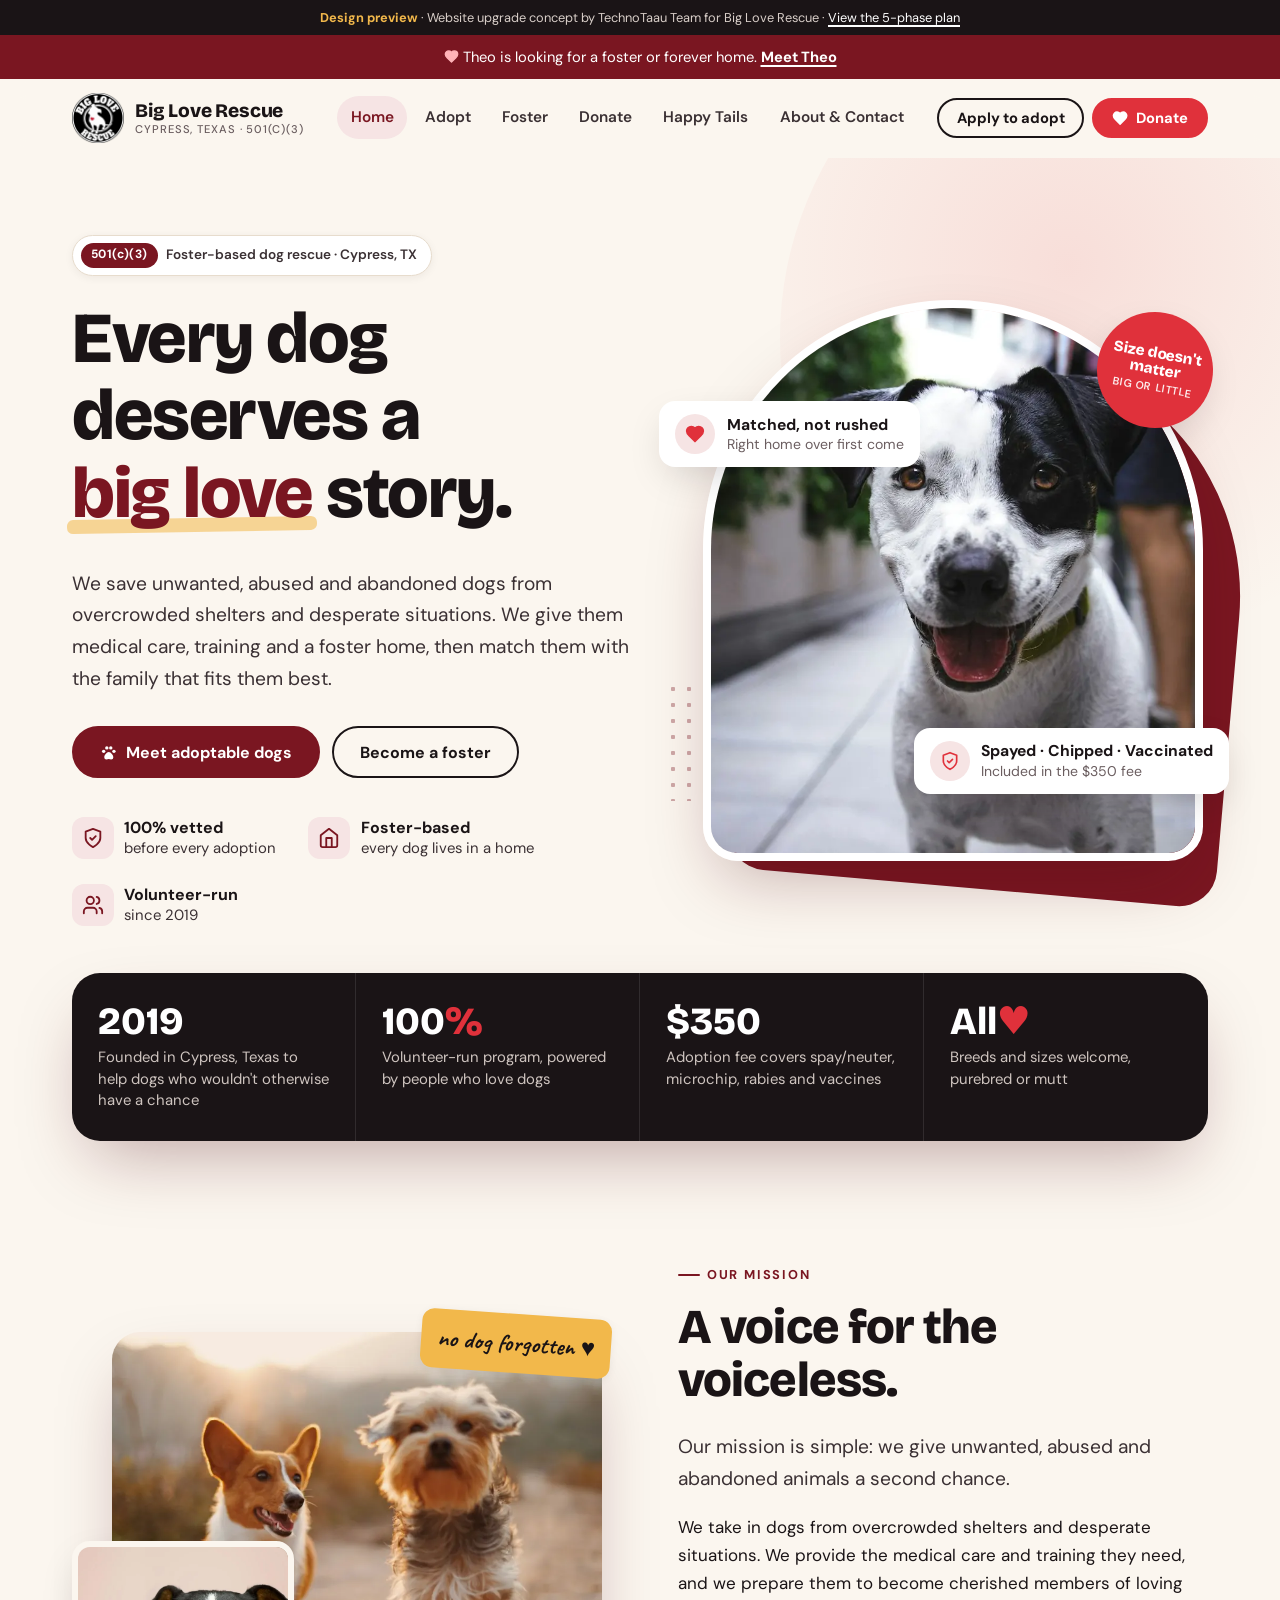
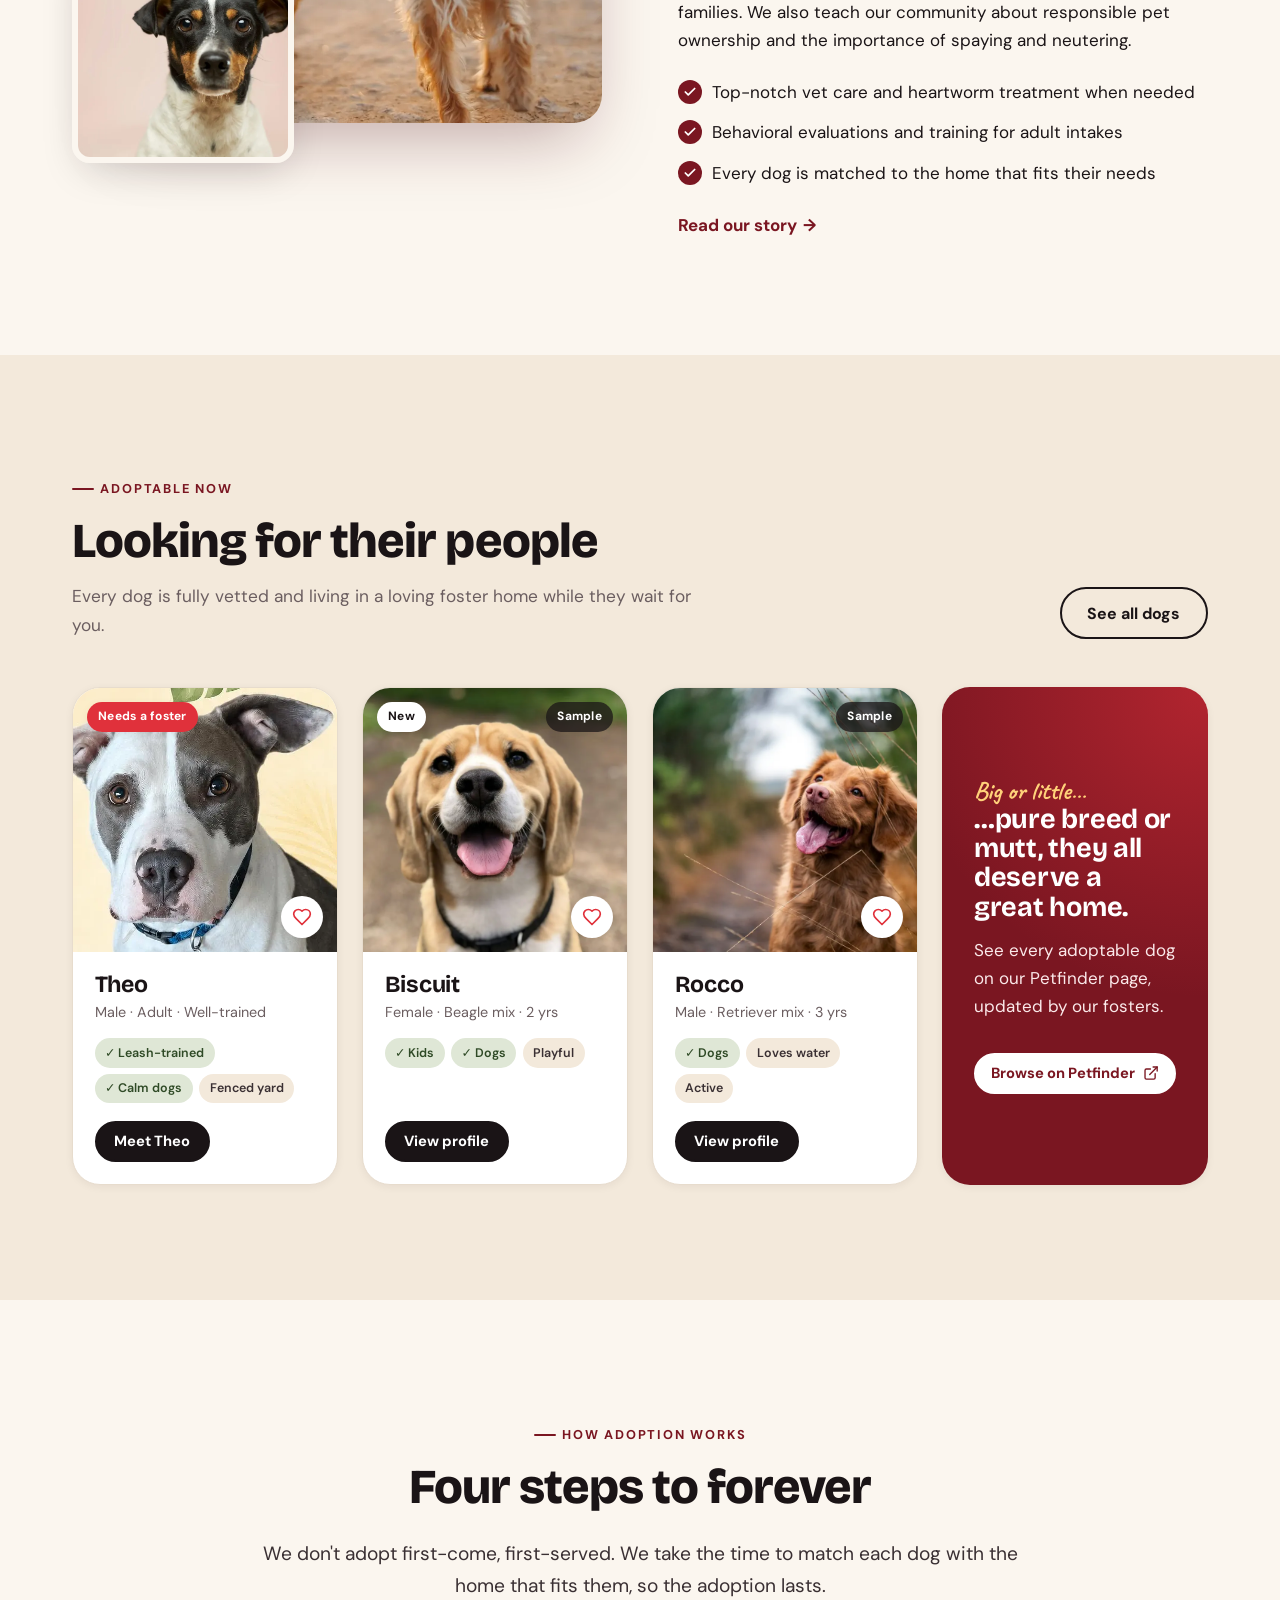
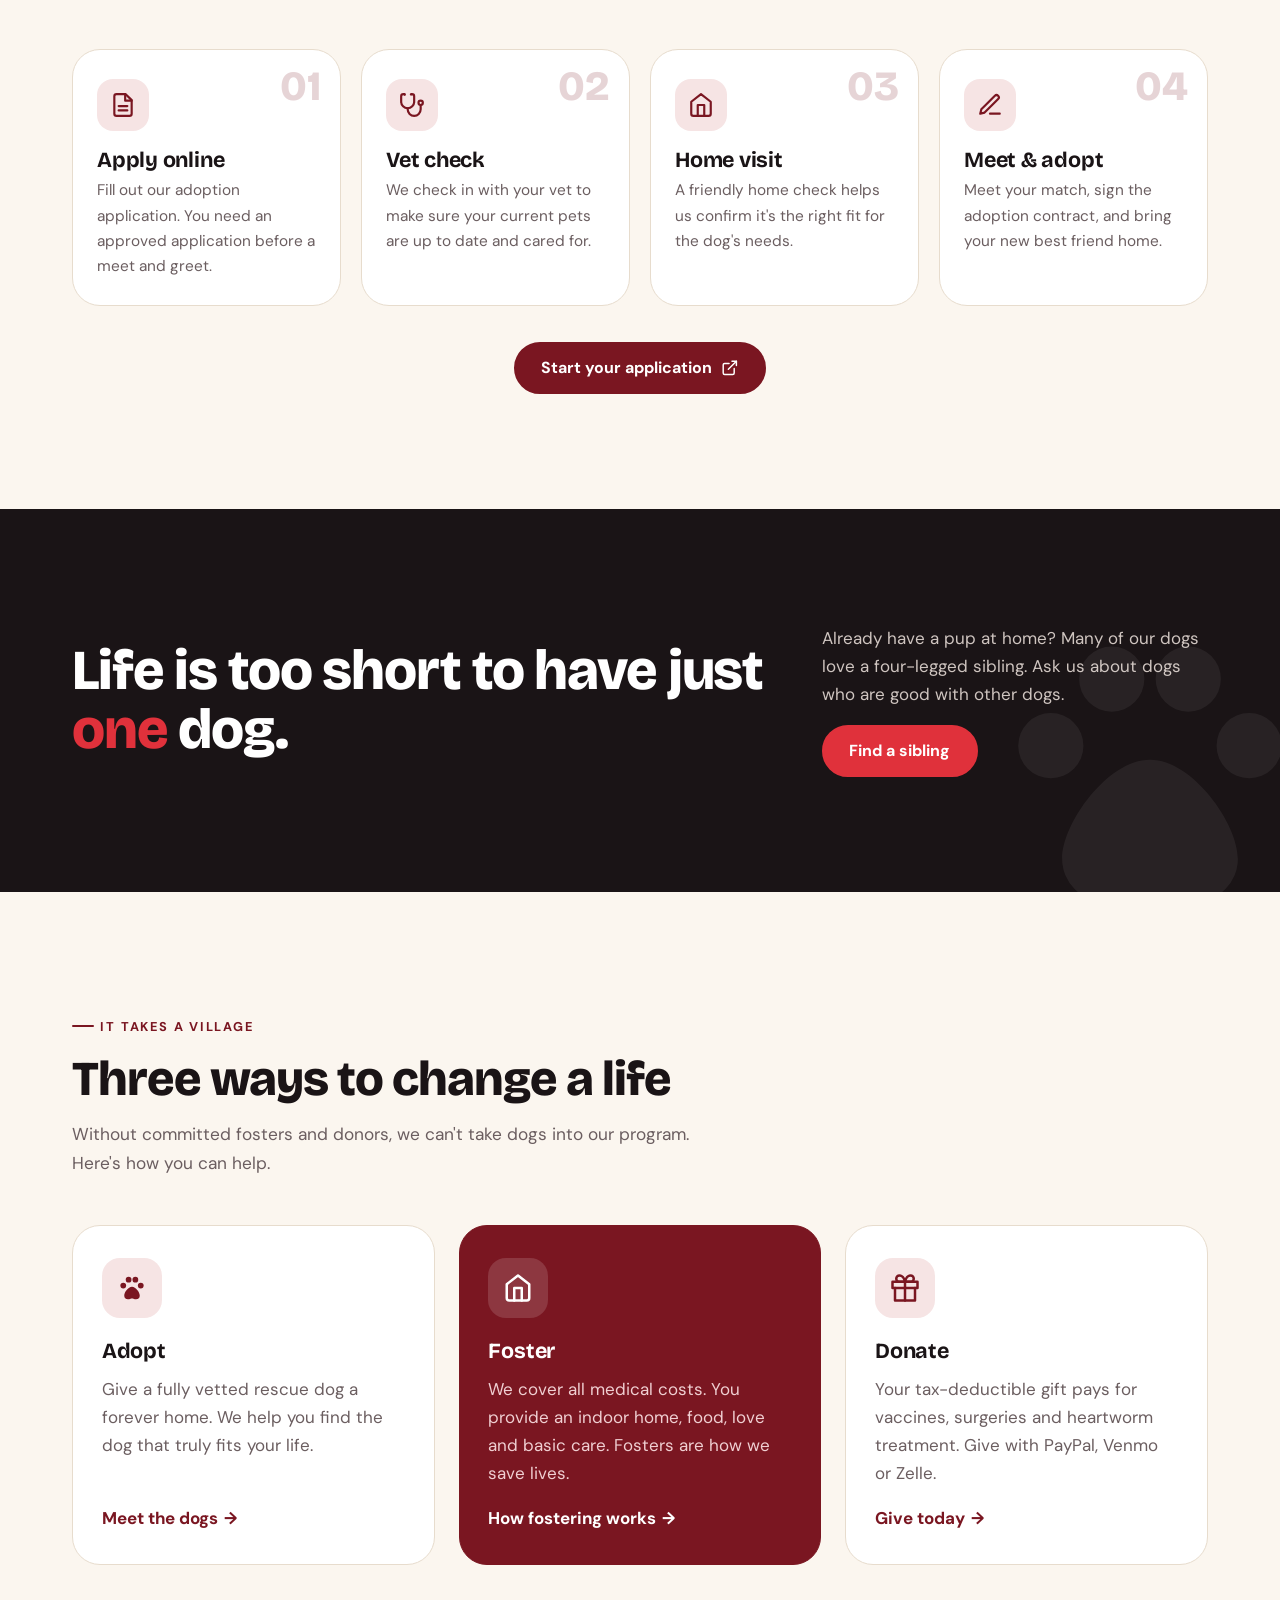
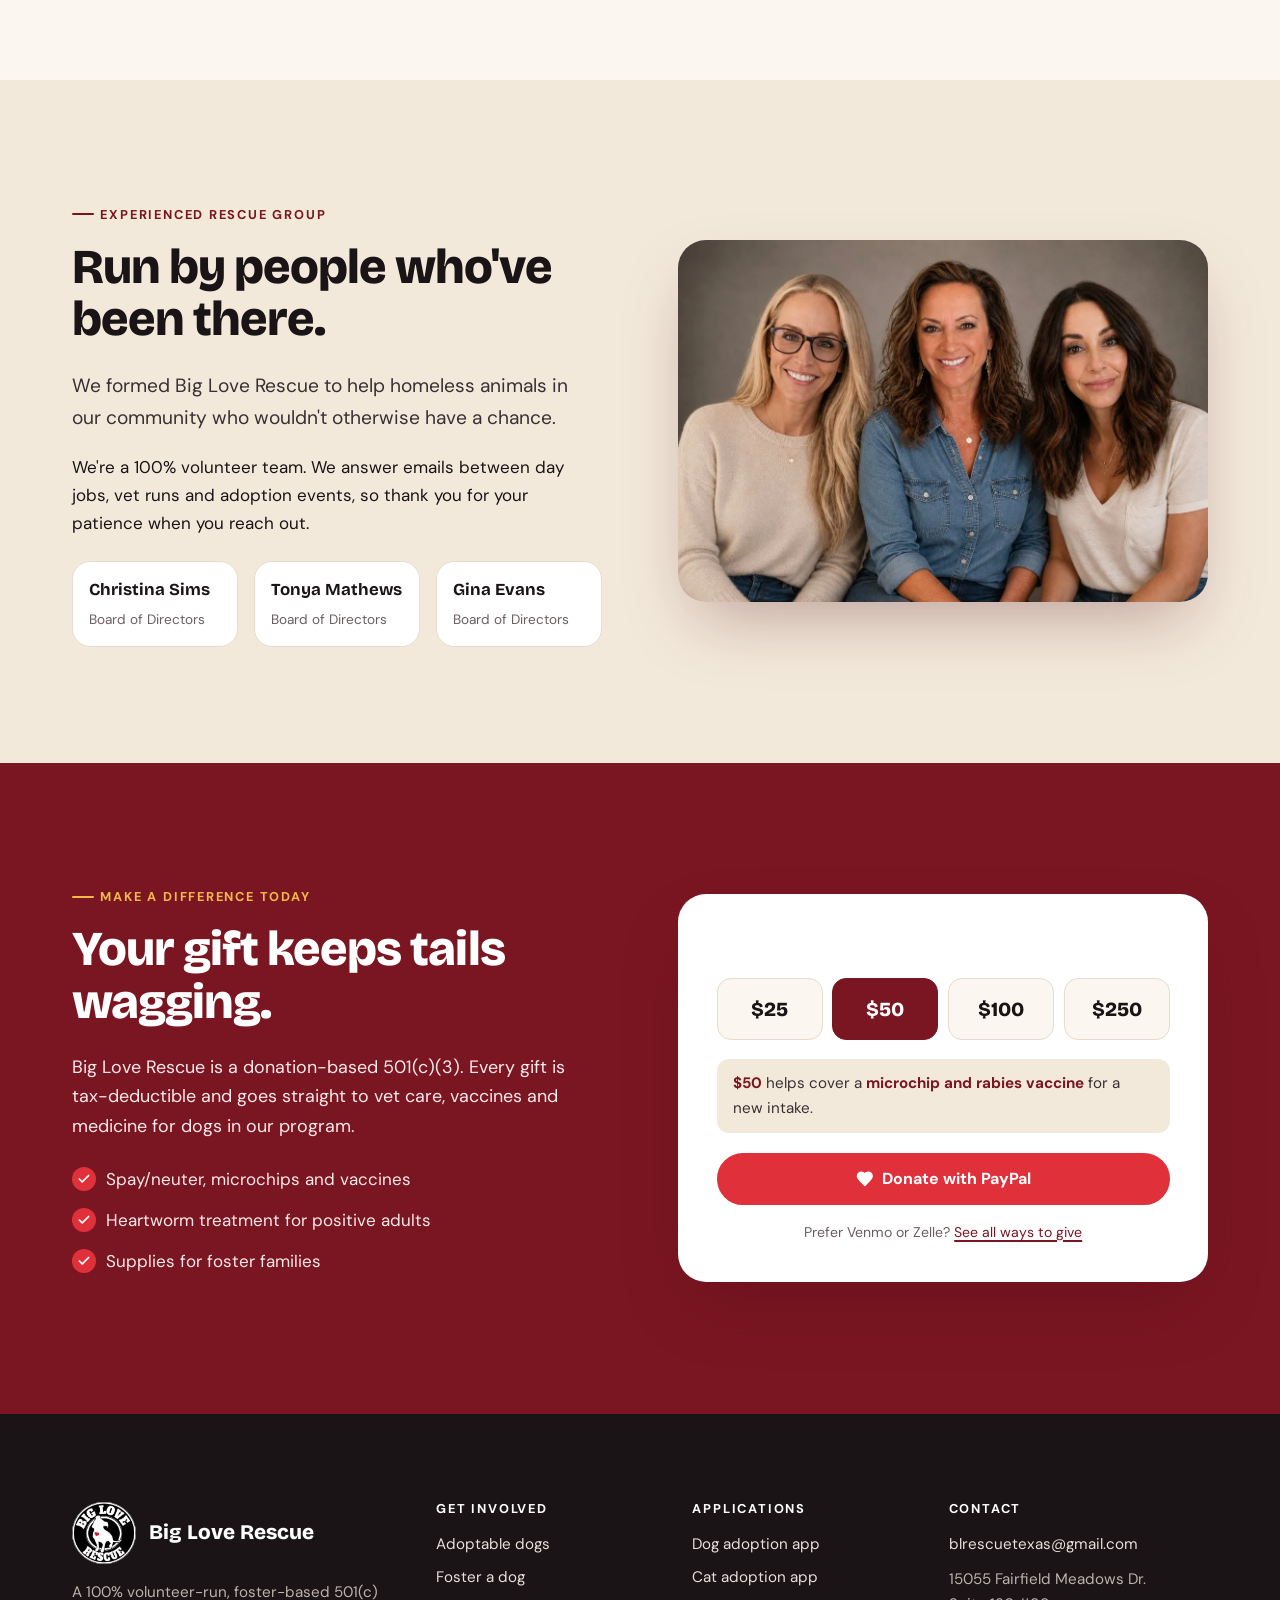
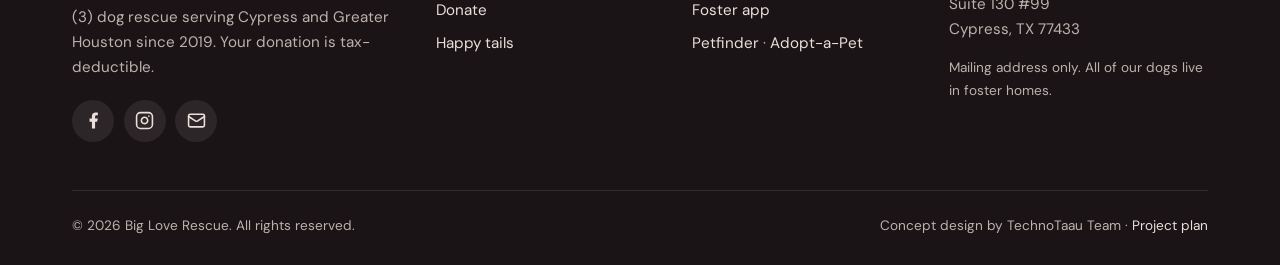
==== big-love-rescue/index.html @ 14342af6 "Add Big Love Rescue website upgrade preview and 5-phase plan Static, mobile-first redesign concept o" ====
<!doctype html>
<html lang="en" class="no-js">
<head>
<meta charset="utf-8">
<meta name="viewport" content="width=device-width, initial-scale=1">
<title>Big Love Rescue | Dog Rescue in Cypress, TX</title>
<meta name="description" content="Big Love Rescue is a volunteer-run, foster-based 501(c)(3) dog rescue in Cypress, Texas. Adopt, foster or donate to give a dog a second chance.">
<!-- Design preview: keep out of search results so it never competes with the live site -->
<meta name="robots" content="noindex, nofollow">
<meta name="theme-color" content="#7a1621">
<meta property="og:type" content="website">
<meta property="og:title" content="Big Love Rescue | Dog Rescue in Cypress, TX">
<meta property="og:description" content="Big Love Rescue is a volunteer-run, foster-based 501(c)(3) dog rescue in Cypress, Texas. Adopt, foster or donate to give a dog a second chance.">
<meta property="og:image" content="assets/img/hero-dog.jpg">
<meta name="twitter:card" content="summary_large_image">
<link rel="icon" type="image/png" href="assets/img/favicon.png">
<link rel="preconnect" href="https://fonts.googleapis.com">
<link rel="preconnect" href="https://fonts.gstatic.com" crossorigin>
<link rel="stylesheet" href="https://fonts.googleapis.com/css2?family=Bricolage+Grotesque:opsz,wght@12..96,600;12..96,700;12..96,800&family=Caveat:wght@700&family=DM+Sans:ital,opsz,wght@0,9..40,400;0,9..40,500;0,9..40,600;0,9..40,700;1,9..40,400&display=swap">
<link rel="stylesheet" href="assets/css/styles.css">
<script type="application/ld+json">
{"@context":"https://schema.org","@type":"NGO","name":"Big Love Rescue","url":"https://www.bigloverescue.org/","logo":"assets/img/logo.png","email":"blrescuetexas@gmail.com","foundingDate":"2019","nonprofitStatus":"Nonprofit501c3","address":{"@type":"PostalAddress","streetAddress":"15055 Fairfield Meadows Dr. Suite 130 #99","addressLocality":"Cypress","addressRegion":"TX","postalCode":"77433","addressCountry":"US"},"sameAs":["https://www.facebook.com/bigloverescuetx","https://www.instagram.com/big_love_rescue_/","https://www.petfinder.com/member/us/tx/cypress/big-love-rescue-tx2426/"]}
</script>
</head>
<body>
<a class="sr-only" href="#main">Skip to content</a>
<div class="preview-bar"><strong>Design preview</strong> · Website upgrade concept by TechnoTaau Team for Big Love Rescue · <a href="proposal.html">View the 5-phase plan</a></div>
<div class="announce"><svg style="width:15px;height:15px;vertical-align:-2px;color:#ffb3b8" viewBox="0 0 24 24" fill="currentColor" stroke="currentColor" stroke-width="2" stroke-linecap="round" stroke-linejoin="round" aria-hidden="true"><path d="M19 14c1.49-1.46 3-3.21 3-5.5A5.5 5.5 0 0 0 16.5 3c-1.76 0-3 .5-4.5 2-1.5-1.5-2.74-2-4.5-2A5.5 5.5 0 0 0 2 8.5c0 2.3 1.5 4.05 3 5.5l7 7Z"/></svg> Theo is looking for a foster or forever home. <a href="adopt.html#theo">Meet Theo</a></div>
<header class="site-header">
  <nav class="container nav" aria-label="Main">
    <a class="brand" href="index.html" aria-label="Big Love Rescue home">
      <img src="assets/img/logo.png" alt="" width="52" height="50">
      <span class="brand-name">Big Love Rescue<small>Cypress, Texas · 501(c)(3)</small></span>
    </a>
    <button class="nav-toggle" aria-label="Open menu" aria-expanded="false" aria-controls="nav-menu"><span></span></button>
    <div class="nav-menu" id="nav-menu">
      <ul class="nav-links">
        <li><a href="index.html" aria-current="page">Home</a></li>
        <li><a href="adopt.html">Adopt</a></li>
        <li><a href="foster.html">Foster</a></li>
        <li><a href="donate.html">Donate</a></li>
        <li><a href="happy-tails.html">Happy Tails</a></li>
        <li><a href="about.html">About & Contact</a></li>
      </ul>
      <div class="nav-cta">
        <a class="btn btn--ghost btn--sm" href="https://form.jotform.com/93073332835154" target="_blank" rel="noopener">Apply to adopt</a>
        <a class="btn btn--heart btn--sm" href="donate.html"><svg viewBox="0 0 24 24" fill="currentColor" stroke="currentColor" stroke-width="2" stroke-linecap="round" stroke-linejoin="round" aria-hidden="true"><path d="M19 14c1.49-1.46 3-3.21 3-5.5A5.5 5.5 0 0 0 16.5 3c-1.76 0-3 .5-4.5 2-1.5-1.5-2.74-2-4.5-2A5.5 5.5 0 0 0 2 8.5c0 2.3 1.5 4.05 3 5.5l7 7Z"/></svg> Donate</a>
      </div>
    </div>
  </nav>
</header>
<main id="main">

<!-- HERO -->
<section class="hero">
  <div class="container hero-grid">
    <div class="hero-copy">
      <span class="pill"><b>501(c)(3)</b> Foster-based dog rescue · Cypress, TX</span>
      <h1>Every dog deserves a <em>big love</em> story.</h1>
      <p class="lede">We save unwanted, abused and abandoned dogs from overcrowded shelters and desperate situations. We give them medical care, training and a foster home, then match them with the family that fits them best.</p>
      <div class="hero-actions">
        <a class="btn" href="adopt.html"><svg viewBox="0 0 24 24" fill="currentColor" aria-hidden="true"><circle cx="5" cy="10" r="2.3"/><circle cx="9.3" cy="5.3" r="2.3"/><circle cx="14.7" cy="5.3" r="2.3"/><circle cx="19" cy="10" r="2.3"/><path d="M12 11c-3 0-6.2 4.5-6.2 7a3 3 0 0 0 3 3c1.2 0 2.1-.6 3.2-.6s2 .6 3.2.6a3 3 0 0 0 3-3c0-2.5-3.2-7-6.2-7z"/></svg> Meet adoptable dogs</a>
        <a class="btn btn--ghost" href="foster.html">Become a foster</a>
      </div>
      <ul class="trust">
        <li><span class="ico"><svg viewBox="0 0 24 24" fill="none" stroke="currentColor" stroke-width="2" stroke-linecap="round" stroke-linejoin="round" aria-hidden="true"><path d="M12 22s8-4 8-10V5l-8-3-8 3v7c0 6 8 10 8 10"/><path d="m9 12 2 2 4-4"/></svg></span><span><strong>100% vetted</strong>before every adoption</span></li>
        <li><span class="ico"><svg viewBox="0 0 24 24" fill="none" stroke="currentColor" stroke-width="2" stroke-linecap="round" stroke-linejoin="round" aria-hidden="true"><path d="m3 9 9-7 9 7v11a2 2 0 0 1-2 2H5a2 2 0 0 1-2-2z"/><polyline points="9 22 9 12 15 12 15 22"/></svg></span><span><strong>Foster-based</strong>every dog lives in a home</span></li>
        <li><span class="ico"><svg viewBox="0 0 24 24" fill="none" stroke="currentColor" stroke-width="2" stroke-linecap="round" stroke-linejoin="round" aria-hidden="true"><path d="M16 21v-2a4 4 0 0 0-4-4H6a4 4 0 0 0-4 4v2"/><circle cx="9" cy="7" r="4"/><path d="M22 21v-2a4 4 0 0 0-3-3.87"/><path d="M16 3.13a4 4 0 0 1 0 7.75"/></svg></span><span><strong>Volunteer-run</strong>since 2019</span></li>
      </ul>
    </div>
    <div class="hero-visual">
      <div class="hero-blob" aria-hidden="true"></div>
      <div class="hero-dots" aria-hidden="true"></div>
      <div class="hero-photo">
        <img src="assets/img/hero-dog.webp" alt="A happy black-and-white rescue dog smiling at the camera on a walk" width="780" height="874" fetchpriority="high">
      </div>
      <div class="stamp" aria-hidden="true"><div>Size doesn't<br>matter<small>big or little</small></div></div>
      <div class="float-card float-card--a"><span class="ico"><svg viewBox="0 0 24 24" fill="currentColor" stroke="currentColor" stroke-width="2" stroke-linecap="round" stroke-linejoin="round" aria-hidden="true"><path d="M19 14c1.49-1.46 3-3.21 3-5.5A5.5 5.5 0 0 0 16.5 3c-1.76 0-3 .5-4.5 2-1.5-1.5-2.74-2-4.5-2A5.5 5.5 0 0 0 2 8.5c0 2.3 1.5 4.05 3 5.5l7 7Z"/></svg></span><div><strong>Matched, not rushed</strong><span>Right home over first come</span></div></div>
      <div class="float-card float-card--b"><span class="ico"><svg viewBox="0 0 24 24" fill="none" stroke="currentColor" stroke-width="2" stroke-linecap="round" stroke-linejoin="round" aria-hidden="true"><path d="M12 22s8-4 8-10V5l-8-3-8 3v7c0 6 8 10 8 10"/><path d="m9 12 2 2 4-4"/></svg></span><div><strong>Spayed · Chipped · Vaccinated</strong><span>Included in the $350 fee</span></div></div>
    </div>
  </div>
</section>

<!-- FACTS -->
<section aria-label="Big Love Rescue at a glance">
  <div class="container">
    <div class="facts reveal">
      <div class="fact"><strong>2019</strong><p>Founded in Cypress, Texas to help dogs who wouldn't otherwise have a chance</p></div>
      <div class="fact"><strong>100<span>%</span></strong><p>Volunteer-run program, powered by people who love dogs</p></div>
      <div class="fact"><strong>$350</strong><p>Adoption fee covers spay/neuter, microchip, rabies and vaccines</p></div>
      <div class="fact"><strong>All<span>♥</span></strong><p>Breeds and sizes welcome, purebred or mutt</p></div>
    </div>
  </div>
</section>

<!-- MISSION -->
<section class="section">
  <div class="container split">
    <div class="photo-stack reveal">
      <div class="main"><img src="assets/img/walk-dogs.webp" alt="Two rescue dogs trotting happily down a sunny path" loading="lazy" width="1100" height="735"></div>
      <div class="small"><img src="assets/img/dog-terrier.webp" alt="Close-up of a smiling terrier mix" loading="lazy" width="700" height="700"></div>
      <div class="note">no dog forgotten ♥</div>
    </div>
    <div class="reveal">
      <span class="eyebrow">Our mission</span>
      <h2>A voice for the voiceless.</h2>
      <p class="lede">Our mission is simple: we give unwanted, abused and abandoned animals a second chance.</p>
      <p>We take in dogs from overcrowded shelters and desperate situations. We provide the medical care and training they need, and we prepare them to become cherished members of loving families. We also teach our community about responsible pet ownership and the importance of spaying and neutering.</p>
      <ul class="checks">
        <li>Top-notch vet care and heartworm treatment when needed</li>
        <li>Behavioral evaluations and training for adult intakes</li>
        <li>Every dog is matched to the home that fits their needs</li>
      </ul>
      <a class="link-arrow" href="about.html">Read our story</a>
    </div>
  </div>
</section>

<!-- FEATURED DOGS -->
<section class="section section--sand">
  <div class="container">
    <div class="sec-head reveal">
      <div>
        <span class="eyebrow">Adoptable now</span>
        <h2>Looking for their people</h2>
        <p>Every dog is fully vetted and living in a loving foster home while they wait for you.</p>
      </div>
      <a class="btn btn--ghost" href="adopt.html">See all dogs</a>
    </div>
    <div class="dog-grid">
      <article class="dog-card reveal" data-tags="adult dogs foster">
        <div class="dog-media">
          <img src="assets/img/theo.webp" alt="Theo, a grey-and-white dog, sitting and looking up" loading="lazy" width="700" height="700">
          <span class="tag tag--urgent">Needs a foster</span>
          <button class="fav" aria-pressed="false" aria-label="Save Theo to favourites"><svg viewBox="0 0 24 24" fill="none" stroke="currentColor" stroke-width="2" stroke-linecap="round" stroke-linejoin="round" aria-hidden="true"><path d="M19 14c1.49-1.46 3-3.21 3-5.5A5.5 5.5 0 0 0 16.5 3c-1.76 0-3 .5-4.5 2-1.5-1.5-2.74-2-4.5-2A5.5 5.5 0 0 0 2 8.5c0 2.3 1.5 4.05 3 5.5l7 7Z"/></svg></button>
        </div>
        <div class="dog-body">
          <h3>Theo</h3>
          <div class="dog-meta">Male · Adult · Well-trained</div>
          <div class="chips"><span class="chip chip--good">✓ Leash-trained</span><span class="chip chip--good">✓ Calm dogs</span><span class="chip">Fenced yard</span></div>
          <a class="btn btn--ink btn--sm" href="adopt.html#theo" target="_blank" rel="noopener">Meet Theo</a>
        </div>
      </article>
      <article class="dog-card reveal" data-tags="adult dogs kids">
        <div class="dog-media">
          <img src="assets/img/dog-beagle.webp" alt="A smiling beagle mix outdoors" loading="lazy" width="700" height="700">
          <span class="tag">New</span><span class="tag tag--sample">Sample</span>
          <button class="fav" aria-pressed="false" aria-label="Save Biscuit to favourites"><svg viewBox="0 0 24 24" fill="none" stroke="currentColor" stroke-width="2" stroke-linecap="round" stroke-linejoin="round" aria-hidden="true"><path d="M19 14c1.49-1.46 3-3.21 3-5.5A5.5 5.5 0 0 0 16.5 3c-1.76 0-3 .5-4.5 2-1.5-1.5-2.74-2-4.5-2A5.5 5.5 0 0 0 2 8.5c0 2.3 1.5 4.05 3 5.5l7 7Z"/></svg></button>
        </div>
        <div class="dog-body">
          <h3>Biscuit</h3>
          <div class="dog-meta">Female · Beagle mix · 2 yrs</div>
          <div class="chips"><span class="chip chip--good">✓ Kids</span><span class="chip chip--good">✓ Dogs</span><span class="chip">Playful</span></div>
          <a class="btn btn--ink btn--sm" href="https://form.jotform.com/93073332835154" target="_blank" rel="noopener">View profile</a>
        </div>
      </article>
      <article class="dog-card reveal" data-tags="adult dogs">
        <div class="dog-media">
          <img src="assets/img/dog-brown.webp" alt="A brown retriever mix with a big grin" loading="lazy" width="700" height="700">
          <span class="tag tag--sample">Sample</span>
          <button class="fav" aria-pressed="false" aria-label="Save Rocco to favourites"><svg viewBox="0 0 24 24" fill="none" stroke="currentColor" stroke-width="2" stroke-linecap="round" stroke-linejoin="round" aria-hidden="true"><path d="M19 14c1.49-1.46 3-3.21 3-5.5A5.5 5.5 0 0 0 16.5 3c-1.76 0-3 .5-4.5 2-1.5-1.5-2.74-2-4.5-2A5.5 5.5 0 0 0 2 8.5c0 2.3 1.5 4.05 3 5.5l7 7Z"/></svg></button>
        </div>
        <div class="dog-body">
          <h3>Rocco</h3>
          <div class="dog-meta">Male · Retriever mix · 3 yrs</div>
          <div class="chips"><span class="chip chip--good">✓ Dogs</span><span class="chip">Loves water</span><span class="chip">Active</span></div>
          <a class="btn btn--ink btn--sm" href="https://form.jotform.com/93073332835154" target="_blank" rel="noopener">View profile</a>
        </div>
      </article>
      <article class="dog-card dog-card--cta reveal">
        <span class="hand" style="color:#ffd27a">Big or little…</span>
        <h3>…pure breed or mutt, they all deserve a great home.</h3>
        <p>See every adoptable dog on our Petfinder page, updated by our fosters.</p>
        <a class="btn btn--light btn--sm" href="https://www.petfinder.com/member/us/tx/cypress/big-love-rescue-tx2426/" target="_blank" rel="noopener">Browse on Petfinder <svg viewBox="0 0 24 24" fill="none" stroke="currentColor" stroke-width="2" stroke-linecap="round" stroke-linejoin="round" aria-hidden="true"><path d="M15 3h6v6"/><path d="M10 14 21 3"/><path d="M18 13v6a2 2 0 0 1-2 2H5a2 2 0 0 1-2-2V8a2 2 0 0 1 2-2h6"/></svg></a>
      </article>
    </div>
  </div>
</section>

<!-- PROCESS -->
<section class="section">
  <div class="container">
    <div class="center reveal" style="margin-bottom:clamp(28px,4vw,48px)">
      <span class="eyebrow">How adoption works</span>
      <h2>Four steps to forever</h2>
      <p class="lede">We don't adopt first-come, first-served. We take the time to match each dog with the home that fits them, so the adoption lasts.</p>
    </div>
    <ol class="steps">
      <li class="step reveal"><div class="ico"><svg viewBox="0 0 24 24" fill="none" stroke="currentColor" stroke-width="2" stroke-linecap="round" stroke-linejoin="round" aria-hidden="true"><path d="M14.5 2H6a2 2 0 0 0-2 2v16a2 2 0 0 0 2 2h12a2 2 0 0 0 2-2V7.5L14.5 2z"/><polyline points="14 2 14 8 20 8"/><line x1="16" y1="13" x2="8" y2="13"/><line x1="16" y1="17" x2="8" y2="17"/></svg></div><h3>Apply online</h3><p>Fill out our adoption application. You need an approved application before a meet and greet.</p></li>
      <li class="step reveal"><div class="ico"><svg viewBox="0 0 24 24" fill="none" stroke="currentColor" stroke-width="2" stroke-linecap="round" stroke-linejoin="round" aria-hidden="true"><path d="M4.8 2.3A.3.3 0 1 0 5 2H4a2 2 0 0 0-2 2v5a6 6 0 0 0 6 6 6 6 0 0 0 6-6V4a2 2 0 0 0-2-2h-1a.2.2 0 1 0 .3.3"/><path d="M8 15v1a6 6 0 0 0 6 6 6 6 0 0 0 6-6v-4"/><circle cx="20" cy="10" r="2"/></svg></div><h3>Vet check</h3><p>We check in with your vet to make sure your current pets are up to date and cared for.</p></li>
      <li class="step reveal"><div class="ico"><svg viewBox="0 0 24 24" fill="none" stroke="currentColor" stroke-width="2" stroke-linecap="round" stroke-linejoin="round" aria-hidden="true"><path d="m3 9 9-7 9 7v11a2 2 0 0 1-2 2H5a2 2 0 0 1-2-2z"/><polyline points="9 22 9 12 15 12 15 22"/></svg></div><h3>Home visit</h3><p>A friendly home check helps us confirm it's the right fit for the dog's needs.</p></li>
      <li class="step reveal"><div class="ico"><svg viewBox="0 0 24 24" fill="none" stroke="currentColor" stroke-width="2" stroke-linecap="round" stroke-linejoin="round" aria-hidden="true"><path d="M12 20h9"/><path d="M16.5 3.5a2.12 2.12 0 0 1 3 3L7 19l-4 1 1-4Z"/></svg></div><h3>Meet &amp; adopt</h3><p>Meet your match, sign the adoption contract, and bring your new best friend home.</p></li>
    </ol>
    <div class="center" style="margin-top:2.2rem">
      <a class="btn" href="https://form.jotform.com/93073332835154" target="_blank" rel="noopener">Start your application <svg viewBox="0 0 24 24" fill="none" stroke="currentColor" stroke-width="2" stroke-linecap="round" stroke-linejoin="round" aria-hidden="true"><path d="M15 3h6v6"/><path d="M10 14 21 3"/><path d="M18 13v6a2 2 0 0 1-2 2H5a2 2 0 0 1-2-2V8a2 2 0 0 1 2-2h6"/></svg></a>
    </div>
  </div>
</section>

<!-- BANNER -->
<section class="section section--ink banner">
  <div class="container banner-inner">
    <blockquote class="reveal">Life is too short to have just <em>one</em> dog.</blockquote>
    <div class="reveal">
      <p style="color:#cfc5c0">Already have a pup at home? Many of our dogs love a four-legged sibling. Ask us about dogs who are good with other dogs.</p>
      <a class="btn btn--heart" href="adopt.html">Find a sibling</a>
    </div>
  </div>
  <div class="paw-bg" aria-hidden="true"><svg viewBox="0 0 24 24" fill="currentColor" aria-hidden="true"><circle cx="5" cy="10" r="2.3"/><circle cx="9.3" cy="5.3" r="2.3"/><circle cx="14.7" cy="5.3" r="2.3"/><circle cx="19" cy="10" r="2.3"/><path d="M12 11c-3 0-6.2 4.5-6.2 7a3 3 0 0 0 3 3c1.2 0 2.1-.6 3.2-.6s2 .6 3.2.6a3 3 0 0 0 3-3c0-2.5-3.2-7-6.2-7z"/></svg></div>
</section>

<!-- WAYS TO HELP -->
<section class="section">
  <div class="container">
    <div class="sec-head reveal">
      <div>
        <span class="eyebrow">It takes a village</span>
        <h2>Three ways to change a life</h2>
        <p>Without committed fosters and donors, we can't take dogs into our program. Here's how you can help.</p>
      </div>
    </div>
    <div class="help-grid">
      <div class="help-card reveal">
        <div class="ico"><svg viewBox="0 0 24 24" fill="currentColor" aria-hidden="true"><circle cx="5" cy="10" r="2.3"/><circle cx="9.3" cy="5.3" r="2.3"/><circle cx="14.7" cy="5.3" r="2.3"/><circle cx="19" cy="10" r="2.3"/><path d="M12 11c-3 0-6.2 4.5-6.2 7a3 3 0 0 0 3 3c1.2 0 2.1-.6 3.2-.6s2 .6 3.2.6a3 3 0 0 0 3-3c0-2.5-3.2-7-6.2-7z"/></svg></div>
        <h3>Adopt</h3>
        <p>Give a fully vetted rescue dog a forever home. We help you find the dog that truly fits your life.</p>
        <a class="link-arrow" href="adopt.html">Meet the dogs</a>
      </div>
      <div class="help-card help-card--feature reveal">
        <div class="ico"><svg viewBox="0 0 24 24" fill="none" stroke="currentColor" stroke-width="2" stroke-linecap="round" stroke-linejoin="round" aria-hidden="true"><path d="m3 9 9-7 9 7v11a2 2 0 0 1-2 2H5a2 2 0 0 1-2-2z"/><polyline points="9 22 9 12 15 12 15 22"/></svg></div>
        <h3>Foster</h3>
        <p>We cover all medical costs. You provide an indoor home, food, love and basic care. Fosters are how we save lives.</p>
        <a class="link-arrow" href="foster.html">How fostering works</a>
      </div>
      <div class="help-card reveal">
        <div class="ico"><svg viewBox="0 0 24 24" fill="none" stroke="currentColor" stroke-width="2" stroke-linecap="round" stroke-linejoin="round" aria-hidden="true"><polyline points="20 12 20 22 4 22 4 12"/><rect x="2" y="7" width="20" height="5"/><line x1="12" y1="22" x2="12" y2="7"/><path d="M12 7H7.5a2.5 2.5 0 0 1 0-5C11 2 12 7 12 7z"/><path d="M12 7h4.5a2.5 2.5 0 0 0 0-5C13 2 12 7 12 7z"/></svg></div>
        <h3>Donate</h3>
        <p>Your tax-deductible gift pays for vaccines, surgeries and heartworm treatment. Give with PayPal, Venmo or Zelle.</p>
        <a class="link-arrow" href="donate.html">Give today</a>
      </div>
    </div>
  </div>
</section>

<!-- TEAM -->
<section class="section section--sand">
  <div class="container split split--reverse">
    <div class="reveal">
      <div class="team-photo"><img src="assets/img/team.webp" alt="Big Love Rescue founders Christina Sims, Tonya Mathews and Gina Evans" loading="lazy" width="1100" height="751"></div>
    </div>
    <div class="reveal">
      <span class="eyebrow">Experienced rescue group</span>
      <h2>Run by people who've been there.</h2>
      <p class="lede">We formed Big Love Rescue to help homeless animals in our community who wouldn't otherwise have a chance.</p>
      <p>We're a 100% volunteer team. We answer emails between day jobs, vet runs and adoption events, so thank you for your patience when you reach out.</p>
      <div class="team-names">
        <div><strong>Christina Sims</strong><span>Board of Directors</span></div>
        <div><strong>Tonya Mathews</strong><span>Board of Directors</span></div>
        <div><strong>Gina Evans</strong><span>Board of Directors</span></div>
      </div>
    </div>
  </div>
</section>

<!-- DONATE TEASER -->
<section class="section section--burgundy">
  <div class="container split">
    <div class="reveal">
      <span class="eyebrow">Make a difference today</span>
      <h2>Your gift keeps tails wagging.</h2>
      <p style="font-size:1.12rem">Big Love Rescue is a donation-based 501(c)(3). Every gift is tax-deductible and goes straight to vet care, vaccines and medicine for dogs in our program.</p>
      <ul class="checks">
        <li>Spay/neuter, microchips and vaccines</li>
        <li>Heartworm treatment for positive adults</li>
        <li>Supplies for foster families</li>
      </ul>
    </div>
    <div class="donate-panel reveal">
      <h3>Choose an amount</h3>
      <div class="amounts" role="group" aria-label="Donation amount">
        <button class="amount" data-amount="25" aria-pressed="false">$25</button>
        <button class="amount" data-amount="50" aria-pressed="true">$50</button>
        <button class="amount" data-amount="100" aria-pressed="false">$100</button>
        <button class="amount" data-amount="250" aria-pressed="false">$250</button>
      </div>
      <p class="impact-line" aria-live="polite"><strong>$50</strong> helps cover a <strong>microchip and rabies vaccine</strong> for a new intake.</p>
      <a class="btn btn--heart" style="width:100%" href="https://paypal.me/BigLoveRescueCypress/50" data-give target="_blank" rel="noopener"><svg viewBox="0 0 24 24" fill="currentColor" stroke="currentColor" stroke-width="2" stroke-linecap="round" stroke-linejoin="round" aria-hidden="true"><path d="M19 14c1.49-1.46 3-3.21 3-5.5A5.5 5.5 0 0 0 16.5 3c-1.76 0-3 .5-4.5 2-1.5-1.5-2.74-2-4.5-2A5.5 5.5 0 0 0 2 8.5c0 2.3 1.5 4.05 3 5.5l7 7Z"/></svg> Donate with PayPal</a>
      <p style="font-size:.88rem;color:var(--muted);margin:1rem 0 0;text-align:center">Prefer Venmo or Zelle? <a href="donate.html">See all ways to give</a></p>
    </div>
  </div>
</section>
</main>
<footer class="site-footer">
  <div class="container">
    <div class="footer-grid">
      <div>
        <div class="footer-brand"><img src="assets/img/logo.png" alt="Big Love Rescue logo" width="64" height="62"><span>Big Love Rescue</span></div>
        <p>A 100% volunteer-run, foster-based 501(c)(3) dog rescue serving Cypress and Greater Houston since 2019. Your donation is tax-deductible.</p>
        <div class="socials">
          <a href="https://www.facebook.com/bigloverescuetx" target="_blank" rel="noopener" aria-label="Facebook"><svg viewBox="0 0 24 24" fill="currentColor" aria-hidden="true"><path d="M14 13.5h2.5l1-4H14v-2c0-1.03 0-2 2-2h1.5V2.14c-.326-.043-1.557-.14-2.857-.14C11.928 2 10 3.657 10 6.7v2.8H7v4h3V22h4z"/></svg></a>
          <a href="https://www.instagram.com/big_love_rescue_/" target="_blank" rel="noopener" aria-label="Instagram"><svg viewBox="0 0 24 24" fill="none" stroke="currentColor" stroke-width="2" stroke-linecap="round" stroke-linejoin="round" aria-hidden="true"><rect width="20" height="20" x="2" y="2" rx="5" ry="5"/><path d="M16 11.37A4 4 0 1 1 12.63 8 4 4 0 0 1 16 11.37z"/><line x1="17.5" x2="17.51" y1="6.5" y2="6.5"/></svg></a>
          <a href="mailto:blrescuetexas@gmail.com" aria-label="Email"><svg viewBox="0 0 24 24" fill="none" stroke="currentColor" stroke-width="2" stroke-linecap="round" stroke-linejoin="round" aria-hidden="true"><rect width="20" height="16" x="2" y="4" rx="2"/><path d="m22 7-8.97 5.7a1.94 1.94 0 0 1-2.06 0L2 7"/></svg></a>
        </div>
      </div>
      <div>
        <h4>Get involved</h4>
        <ul>
          <li><a href="adopt.html">Adoptable dogs</a></li>
          <li><a href="foster.html">Foster a dog</a></li>
          <li><a href="donate.html">Donate</a></li>
          <li><a href="happy-tails.html">Happy tails</a></li>
        </ul>
      </div>
      <div>
        <h4>Applications</h4>
        <ul>
          <li><a href="https://form.jotform.com/93073332835154" target="_blank" rel="noopener">Dog adoption app</a></li>
          <li><a href="https://form.jotform.com/253335630909055" target="_blank" rel="noopener">Cat adoption app</a></li>
          <li><a href="https://form.jotform.com/BLR2019/big-love-rescue-foster-application" target="_blank" rel="noopener">Foster app</a></li>
          <li><a href="https://www.petfinder.com/member/us/tx/cypress/big-love-rescue-tx2426/" target="_blank" rel="noopener">Petfinder</a> · <a href="https://www.adoptapet.com/shelter/188813-big-love-rescue-cypress-texas" target="_blank" rel="noopener">Adopt-a-Pet</a></li>
        </ul>
      </div>
      <div>
        <h4>Contact</h4>
        <p style="margin-bottom:.6rem"><a href="mailto:blrescuetexas@gmail.com">blrescuetexas@gmail.com</a></p>
        <p>15055 Fairfield Meadows Dr.<br>Suite 130 #99<br>Cypress, TX 77433</p>
        <p style="font-size:.85rem">Mailing address only. All of our dogs live in foster homes.</p>
      </div>
    </div>
    <div class="footer-bottom">
      <span>© <span data-year>2026</span> Big Love Rescue. All rights reserved.</span>
      <span>Concept design by TechnoTaau Team · <a href="proposal.html">Project plan</a></span>
    </div>
  </div>
</footer>
<script src="assets/js/main.js"></script>
</body>
</html>
---- big-love-rescue/assets/css/styles.css ----
/* =========================================================
   Big Love Rescue: website upgrade concept
   Design system by TechnoTaau Team
   ========================================================= */

:root {
  /* Brand: pulled from the BLR logo (black, white, red heart) and site accent #70121c */
  --ink: #1a1416;
  --ink-soft: #3a3033;
  --muted: #6b5e60;
  --cream: #fbf6ef;
  --sand: #f3e9db;
  --sand-deep: #e8dac6;
  --paper: #ffffff;
  --line: #e7dccd;
  --burgundy: #7a1621;
  --burgundy-deep: #4e0c14;
  --burgundy-soft: #f6e4e4;
  --heart: #e0313b;
  --gold: #f2b84b;
  --sage: #dfe7d6;

  --font-display: "Bricolage Grotesque", "Segoe UI", system-ui, sans-serif;
  --font-body: "DM Sans", "Segoe UI", system-ui, sans-serif;
  --font-hand: "Caveat", "Comic Sans MS", cursive;

  --radius-sm: 10px;
  --radius: 18px;
  --radius-lg: 28px;
  --shadow-sm: 0 2px 8px rgba(26, 20, 22, .06);
  --shadow: 0 14px 40px -12px rgba(26, 20, 22, .22);
  --shadow-lg: 0 30px 70px -20px rgba(78, 12, 20, .35);
  --container: 1200px;
  --gutter: clamp(16px, 4vw, 32px);
  --ease: cubic-bezier(.2, .7, .2, 1);
}

*, *::before, *::after { box-sizing: border-box; }
html { scroll-behavior: smooth; -webkit-text-size-adjust: 100%; }
body {
  margin: 0;
  font-family: var(--font-body);
  font-size: 17px;
  line-height: 1.65;
  color: var(--ink);
  background: var(--cream);
  -webkit-font-smoothing: antialiased;
  overflow-x: hidden;
}
img { max-width: 100%; display: block; }
a { color: var(--burgundy); text-decoration-thickness: 1.5px; text-underline-offset: 3px; }
a:hover { color: var(--burgundy-deep); }
h1, h2, h3, h4 { font-family: var(--font-display); line-height: 1.08; margin: 0 0 .5em; letter-spacing: -.02em; color: var(--ink); }
h1 { font-size: clamp(2.5rem, 5.6vw, 4.6rem); font-weight: 800; }
h2 { font-size: clamp(2rem, 3.8vw, 3.1rem); font-weight: 800; }
h3 { font-size: 1.35rem; font-weight: 700; letter-spacing: -.01em; }
p { margin: 0 0 1em; }
::selection { background: var(--burgundy); color: #fff; }
:focus-visible { outline: 3px solid var(--heart); outline-offset: 3px; border-radius: 6px; }

.container { width: 100%; max-width: var(--container); margin: 0 auto; padding: 0 var(--gutter); }
.section { padding: clamp(64px, 9vw, 120px) 0; }
.section--tight { padding: clamp(48px, 6vw, 80px) 0; }
.section--sand { background: var(--sand); }
.section--ink { background: var(--ink); color: #f3ebe4; }
.section--ink h2, .section--ink h3 { color: #fff; }
.section--burgundy { background: var(--burgundy); color: #fbe9ea; }
.section--burgundy h2, .section--burgundy h3 { color: #fff; }
.center { text-align: center; }
.lede { font-size: 1.2rem; color: var(--ink-soft); max-width: 60ch; }
.center .lede { margin-left: auto; margin-right: auto; }
.eyebrow {
  display: inline-flex; align-items: center; gap: .5em;
  font-weight: 700; font-size: .8rem; letter-spacing: .14em; text-transform: uppercase;
  color: var(--burgundy); margin-bottom: 1rem;
}
.eyebrow::before { content: ""; width: 22px; height: 2px; background: currentColor; border-radius: 2px; }
.section--ink .eyebrow, .section--burgundy .eyebrow { color: var(--gold); }
.hand { font-family: var(--font-hand); font-weight: 700; color: var(--heart); font-size: 1.5em; line-height: 1; }
.heart-ico { color: var(--heart); }
.sr-only { position: absolute; width: 1px; height: 1px; overflow: hidden; clip: rect(0 0 0 0); white-space: nowrap; }

/* ---------- Buttons ---------- */
.btn {
  --bg: var(--burgundy); --fg: #fff;
  display: inline-flex; align-items: center; justify-content: center; gap: .55em;
  padding: .95em 1.6em; border-radius: 999px; border: 2px solid var(--bg);
  background: var(--bg); color: var(--fg); font-weight: 700; font-size: 1rem;
  text-decoration: none; cursor: pointer; line-height: 1.1; white-space: nowrap;
  transition: transform .2s var(--ease), box-shadow .2s var(--ease), background .2s, color .2s;
}
.btn:hover { color: var(--fg); transform: translateY(-2px); box-shadow: 0 10px 24px -10px rgba(122, 22, 33, .7); }
.btn--heart { --bg: var(--heart); }
.btn--ink { --bg: var(--ink); }
.btn--ghost { background: transparent; color: var(--ink); border-color: var(--ink); }
.btn--ghost:hover { background: var(--ink); color: #fff; }
.btn--light { --bg: #fff; --fg: var(--burgundy); }
.btn--outline-light { background: transparent; color: #fff; border-color: rgba(255,255,255,.6); }
.btn--outline-light:hover { background: #fff; color: var(--burgundy); }
.btn--sm { padding: .7em 1.2em; font-size: .92rem; }
.btn svg { width: 1.1em; height: 1.1em; flex: none; }
.link-arrow { font-weight: 700; text-decoration: none; display: inline-flex; align-items: center; gap: .35em; }
.link-arrow::after { content: "→"; transition: transform .2s var(--ease); }
.link-arrow:hover::after { transform: translateX(4px); }

/* ---------- Preview + announcement bars ---------- */
.preview-bar {
  background: var(--ink); color: #d9cfc9; font-size: .8rem; text-align: center; padding: .45rem var(--gutter);
}
.preview-bar strong { color: var(--gold); }
.preview-bar a { color: #fff; }
.announce {
  background: var(--burgundy); color: #fff; text-align: center; font-size: .92rem; padding: .6rem var(--gutter);
}
.announce a { color: #fff; font-weight: 700; }

/* ---------- Header ---------- */
.site-header {
  position: sticky; top: 0; z-index: 50;
  background: rgba(251, 246, 239, .88); backdrop-filter: saturate(1.4) blur(12px); -webkit-backdrop-filter: saturate(1.4) blur(12px);
  border-bottom: 1px solid transparent; transition: border-color .3s, box-shadow .3s;
}
.site-header.is-scrolled { border-color: var(--line); box-shadow: var(--shadow-sm); }
.nav { display: flex; align-items: center; justify-content: space-between; gap: 1rem; height: 78px; }
.brand { display: flex; align-items: center; gap: .7rem; text-decoration: none; color: var(--ink); }
.brand img { width: 52px; height: 50px; }
.brand-name { font-family: var(--font-display); font-weight: 800; font-size: 1.2rem; letter-spacing: -.01em; line-height: 1; }
.brand-name small { display: block; font-family: var(--font-body); font-weight: 500; font-size: .7rem; color: var(--muted); letter-spacing: .08em; text-transform: uppercase; margin-top: 4px; }
.nav-links { display: flex; align-items: center; gap: .25rem; list-style: none; margin: 0; padding: 0; }
.nav-links a {
  display: block; padding: .55rem .85rem; border-radius: 999px; text-decoration: none; color: var(--ink-soft);
  font-weight: 600; font-size: .96rem; transition: background .2s, color .2s;
}
.nav-links a:hover { background: var(--sand); color: var(--ink); }
.nav-links a[aria-current="page"] { color: var(--burgundy); background: var(--burgundy-soft); }
.nav-cta { display: flex; gap: .5rem; align-items: center; }
.nav-toggle {
  display: none; width: 46px; height: 46px; border-radius: 12px; border: 1.5px solid var(--line);
  background: var(--paper); cursor: pointer; align-items: center; justify-content: center;
}
.nav-toggle span, .nav-toggle span::before, .nav-toggle span::after {
  display: block; width: 20px; height: 2px; background: var(--ink); border-radius: 2px; position: relative; transition: transform .25s, background .25s;
}
.nav-toggle span::before, .nav-toggle span::after { content: ""; position: absolute; left: 0; }
.nav-toggle span::before { top: -6px; } .nav-toggle span::after { top: 6px; }
.nav-open .nav-toggle span { background: transparent; }
.nav-open .nav-toggle span::before { transform: translateY(6px) rotate(45deg); }
.nav-open .nav-toggle span::after { transform: translateY(-6px) rotate(-45deg); }

@media (max-width: 1080px) {
  .nav-toggle { display: inline-flex; }
  .nav-menu {
    position: fixed; inset: 78px 0 auto 0; background: var(--cream); border-bottom: 1px solid var(--line);
    padding: 1rem var(--gutter) 1.5rem; box-shadow: var(--shadow);
    transform: translateY(-12px); opacity: 0; visibility: hidden; transition: all .25s var(--ease);
    max-height: calc(100vh - 78px); overflow-y: auto;
  }
  .nav-open .nav-menu { transform: none; opacity: 1; visibility: visible; }
  .nav-links { flex-direction: column; align-items: stretch; gap: .15rem; }
  .nav-links a { padding: .85rem 1rem; font-size: 1.05rem; }
  .nav-menu .nav-cta { margin-top: 1rem; }
  .nav-menu .nav-cta .btn { flex: 1; }
}
@media (min-width: 1081px) {
  .nav-menu { display: flex; align-items: center; gap: 1.25rem; }
}

/* ---------- Hero ---------- */
.hero { position: relative; padding: clamp(40px, 6vw, 80px) 0 clamp(64px, 8vw, 110px); overflow: hidden; }
.hero::before {
  content: ""; position: absolute; width: 720px; height: 720px; right: -220px; top: -180px; border-radius: 50%;
  background: radial-gradient(circle at 40% 40%, rgba(224, 49, 59, .12), rgba(224, 49, 59, 0) 65%);
  pointer-events: none;
}
.hero-grid { display: grid; grid-template-columns: 1.05fr .95fr; gap: clamp(32px, 5vw, 72px); align-items: center; position: relative; }
.hero h1 em { font-style: normal; color: var(--burgundy); position: relative; white-space: nowrap; }
.hero h1 em::after {
  content: ""; position: absolute; left: -2%; right: -2%; bottom: .04em; height: .2em; z-index: -1;
  background: var(--gold); opacity: .55; border-radius: 6px; transform: rotate(-1deg);
}
.hero h1 { position: relative; z-index: 0; }
.hero .lede { margin-bottom: 2rem; }
.pill {
  display: inline-flex; align-items: center; gap: .5rem; padding: .45rem .9rem .45rem .5rem; border-radius: 999px;
  background: var(--paper); border: 1px solid var(--line); font-size: .85rem; font-weight: 600; color: var(--ink-soft);
  margin-bottom: 1.5rem; box-shadow: var(--shadow-sm);
}
.pill b { background: var(--burgundy); color: #fff; border-radius: 999px; padding: .15rem .6rem; font-size: .75rem; letter-spacing: .04em; }
.hero-actions { display: flex; flex-wrap: wrap; gap: .8rem; margin-bottom: 2.4rem; }
.trust { display: flex; flex-wrap: wrap; gap: 1.6rem 2rem; padding: 0; margin: 0; list-style: none; }
.trust li { display: flex; align-items: center; gap: .65rem; font-size: .93rem; color: var(--ink-soft); line-height: 1.3; }
.trust li strong { display: block; color: var(--ink); font-size: 1rem; }
.trust .ico {
  width: 42px; height: 42px; border-radius: 12px; display: grid; place-items: center; flex: none;
  background: var(--burgundy-soft); color: var(--burgundy);
}
.trust .ico svg { width: 22px; height: 22px; }

.hero-visual { position: relative; justify-self: center; width: min(100%, 500px); }
.hero-photo {
  position: relative; z-index: 1; aspect-ratio: 780 / 874; border-radius: 260px 260px 36px 36px; overflow: hidden;
  box-shadow: var(--shadow-lg); border: 8px solid var(--paper);
}
.hero-photo img { width: 100%; height: 100%; object-fit: cover; }
.hero-blob {
  position: absolute; z-index: 0; inset: 9% -7% -5% 9%; border-radius: 260px 260px 40px 40px;
  background: var(--burgundy); transform: rotate(5deg);
}
.hero-dots {
  position: absolute; z-index: 0; left: -38px; bottom: 60px; width: 120px; height: 120px;
  background-image: radial-gradient(var(--burgundy) 2px, transparent 2.5px); background-size: 16px 16px; opacity: .35;
}
.float-card {
  position: absolute; z-index: 2; background: var(--paper); border-radius: 16px; box-shadow: var(--shadow);
  padding: .8rem 1rem; display: flex; align-items: center; gap: .7rem; font-size: .88rem; line-height: 1.3;
  animation: bob 6s ease-in-out infinite;
}
.float-card strong { display: block; font-size: .98rem; color: var(--ink); }
.float-card span { color: var(--muted); }
.float-card .ico { width: 40px; height: 40px; border-radius: 50%; display: grid; place-items: center; flex: none; background: var(--burgundy-soft); color: var(--heart); }
.float-card .ico svg { width: 20px; height: 20px; }
.float-card--a { left: -44px; top: 18%; }
.float-card--b { right: -26px; bottom: 12%; animation-delay: -3s; }
.stamp {
  position: absolute; z-index: 3; right: -10px; top: 2%; width: 116px; height: 116px; border-radius: 50%;
  background: var(--heart); color: #fff; display: grid; place-items: center; text-align: center;
  font-family: var(--font-display); font-weight: 800; font-size: .95rem; line-height: 1.05; box-shadow: var(--shadow);
  transform: rotate(10deg);
}
.stamp small { display: block; font-family: var(--font-body); font-weight: 600; font-size: .68rem; letter-spacing: .06em; text-transform: uppercase; opacity: .9; margin-top: 4px; }
@keyframes bob { 0%, 100% { transform: translateY(0); } 50% { transform: translateY(-10px); } }

@media (max-width: 900px) {
  .hero-grid { grid-template-columns: 1fr; }
  .hero-visual { width: min(100%, 420px); margin-top: 1rem; }
  .float-card--a { left: -8px; }
  .float-card--b { right: -8px; }
  .stamp { right: 0; width: 100px; height: 100px; font-size: .85rem; }
}
@media (max-width: 480px) {
  .float-card { font-size: .8rem; padding: .6rem .75rem; }
  .float-card .ico { width: 34px; height: 34px; }
  .float-card--a { top: 10%; }
  .hero-actions .btn { flex: 1 1 100%; }
}

/* ---------- Page hero (inner pages) ---------- */
.page-hero { padding: clamp(48px, 7vw, 96px) 0 clamp(40px, 5vw, 64px); position: relative; overflow: hidden; }
.page-hero-grid { display: grid; grid-template-columns: 1.2fr .8fr; gap: clamp(28px, 5vw, 64px); align-items: center; }
.page-hero h1 { font-size: clamp(2.3rem, 5vw, 4rem); }
.page-hero-img { border-radius: var(--radius-lg); overflow: hidden; box-shadow: var(--shadow-lg); aspect-ratio: 4 / 3.4; border: 6px solid var(--paper); transform: rotate(2deg); }
.page-hero-img img { width: 100%; height: 100%; object-fit: cover; }
.crumbs { font-size: .88rem; color: var(--muted); margin-bottom: 1rem; }
.crumbs a { color: var(--muted); }
@media (max-width: 860px) { .page-hero-grid { grid-template-columns: 1fr; } .page-hero-img { max-width: 520px; transform: none; } }

/* ---------- Stats / facts strip ---------- */
.facts { display: grid; grid-template-columns: repeat(4, 1fr); gap: 0; background: var(--ink); color: #fff; border-radius: var(--radius-lg); overflow: hidden; margin-top: -56px; position: relative; z-index: 2; box-shadow: var(--shadow-lg); }
.fact { padding: 1.8rem 1.6rem; border-right: 1px solid rgba(255,255,255,.1); }
.fact:last-child { border-right: 0; }
.fact strong { display: block; font-family: var(--font-display); font-size: clamp(1.9rem, 3vw, 2.5rem); font-weight: 800; line-height: 1; color: #fff; margin-bottom: .45rem; }
.fact strong span { color: var(--heart); }
.fact p { margin: 0; color: #cfc5c0; font-size: .93rem; line-height: 1.45; }
@media (max-width: 860px) { .facts { grid-template-columns: 1fr 1fr; } .fact:nth-child(2) { border-right: 0; } .fact:nth-child(-n+2) { border-bottom: 1px solid rgba(255,255,255,.1); } }
@media (max-width: 420px) { .fact { padding: 1.3rem 1.1rem; } }

/* ---------- Split / mission ---------- */
.split { display: grid; grid-template-columns: 1fr 1fr; gap: clamp(32px, 6vw, 88px); align-items: center; }
.split--reverse > :first-child { order: 2; }
@media (max-width: 860px) { .split { grid-template-columns: 1fr; } .split--reverse > :first-child { order: 0; } }
.photo-stack { position: relative; padding: 0 0 40px 40px; }
.photo-stack .main { border-radius: var(--radius-lg); overflow: hidden; box-shadow: var(--shadow-lg); aspect-ratio: 4 / 3.2; }
.photo-stack .main img { width: 100%; height: 100%; object-fit: cover; }
.photo-stack .small {
  position: absolute; left: 0; bottom: 0; width: 42%; aspect-ratio: 1; border-radius: var(--radius); overflow: hidden;
  border: 6px solid var(--cream); box-shadow: var(--shadow);
}
.photo-stack .small img { width: 100%; height: 100%; object-fit: cover; }
.photo-stack .note {
  position: absolute; right: -10px; top: -18px; background: var(--gold); color: var(--ink); padding: .6rem 1rem; border-radius: 12px;
  font-family: var(--font-hand); font-size: 1.5rem; font-weight: 700; transform: rotate(4deg); box-shadow: var(--shadow-sm);
}
@media (max-width: 480px) { .photo-stack { padding: 0 0 28px 20px; } .photo-stack .note { right: 0; font-size: 1.25rem; } }
.checks { list-style: none; padding: 0; margin: 1.5rem 0; display: grid; gap: .8rem; }
.checks li { position: relative; padding-left: 2.1rem; }
.checks li::before {
  content: ""; position: absolute; left: 0; top: 2px; width: 24px; height: 24px; border-radius: 50%;
  background: var(--burgundy) url("data:image/svg+xml,%3Csvg xmlns='http://www.w3.org/2000/svg' viewBox='0 0 24 24' fill='none' stroke='white' stroke-width='3' stroke-linecap='round' stroke-linejoin='round'%3E%3Cpath d='M20 6 9 17l-5-5'/%3E%3C/svg%3E") center / 14px no-repeat;
}
.section--ink .checks li::before, .section--burgundy .checks li::before { background-color: var(--heart); }

/* ---------- Section header ---------- */
.sec-head { display: flex; justify-content: space-between; align-items: flex-end; gap: 1.5rem; margin-bottom: clamp(28px, 4vw, 48px); flex-wrap: wrap; }
.sec-head > div { max-width: 640px; }
.sec-head h2 { margin-bottom: .3em; }
.sec-head p { margin: 0; color: var(--muted); font-size: 1.08rem; }

/* ---------- Dog cards ---------- */
.dog-grid { display: grid; grid-template-columns: repeat(auto-fill, minmax(260px, 1fr)); gap: 1.5rem; }
.dog-card {
  background: var(--paper); border-radius: var(--radius-lg); overflow: hidden; box-shadow: var(--shadow-sm);
  border: 1px solid var(--line); display: flex; flex-direction: column; transition: transform .3s var(--ease), box-shadow .3s var(--ease);
}
.dog-card:hover { transform: translateY(-6px); box-shadow: var(--shadow); }
.dog-media { position: relative; aspect-ratio: 1 / 1; overflow: hidden; background: var(--sand); }
.dog-media img { width: 100%; height: 100%; object-fit: cover; transition: transform .6s var(--ease); }
.dog-card:hover .dog-media img { transform: scale(1.05); }
.tag {
  position: absolute; top: 14px; left: 14px; background: var(--paper); color: var(--ink); font-size: .75rem; font-weight: 700;
  padding: .3rem .7rem; border-radius: 999px; letter-spacing: .02em; box-shadow: var(--shadow-sm);
}
.tag--urgent { background: var(--heart); color: #fff; }
.tag--sample { left: auto; right: 14px; background: rgba(26,20,22,.75); color: #fff; }
.fav {
  position: absolute; bottom: 14px; right: 14px; width: 42px; height: 42px; border-radius: 50%; border: 0;
  background: var(--paper); color: var(--heart); display: grid; place-items: center; cursor: pointer; box-shadow: var(--shadow-sm);
  transition: transform .2s;
}
.fav:hover { transform: scale(1.1); }
.fav svg { width: 20px; height: 20px; }
.fav[aria-pressed="true"] svg { fill: currentColor; }
.dog-body { padding: 1.25rem 1.35rem 1.4rem; display: flex; flex-direction: column; flex: 1; }
.dog-body h3 { margin-bottom: .25rem; font-size: 1.45rem; }
.dog-meta { color: var(--muted); font-size: .9rem; margin-bottom: .8rem; }
.chips { display: flex; flex-wrap: wrap; gap: .4rem; margin-bottom: 1.1rem; }
.chip { font-size: .78rem; font-weight: 600; padding: .28rem .65rem; border-radius: 999px; background: var(--sand); color: var(--ink-soft); }
.chip--good { background: var(--sage); color: #2f4a26; }
.dog-body .btn { margin-top: auto; align-self: flex-start; }
.dog-card--cta {
  background: var(--burgundy); color: #fbe9ea; border: 0; justify-content: center; padding: 2rem; text-align: left;
  background-image: radial-gradient(circle at 100% 0%, rgba(224,49,59,.55), transparent 55%);
}
.dog-card--cta h3 { color: #fff; font-size: 1.7rem; }
.dog-card--cta .btn { margin-top: 1rem; }

/* filter bar */
.filters { display: flex; flex-wrap: wrap; gap: .6rem; align-items: center; margin-bottom: 1.8rem; }
.filters .label { font-weight: 700; margin-right: .3rem; font-size: .92rem; }
.filter-btn {
  border: 1.5px solid var(--line); background: var(--paper); color: var(--ink-soft); font: inherit; font-weight: 600; font-size: .9rem;
  padding: .5rem 1rem; border-radius: 999px; cursor: pointer; transition: all .2s;
}
.filter-btn:hover { border-color: var(--ink); }
.filter-btn[aria-pressed="true"] { background: var(--ink); color: #fff; border-color: var(--ink); }
.note-box {
  display: flex; gap: .8rem; align-items: flex-start; background: var(--paper); border: 1px dashed var(--sand-deep);
  border-radius: var(--radius); padding: 1rem 1.2rem; font-size: .92rem; color: var(--ink-soft); margin-bottom: 1.8rem;
}
.note-box svg { flex: none; width: 22px; height: 22px; color: var(--burgundy); margin-top: 2px; }

/* ---------- Steps ---------- */
.steps { display: grid; grid-template-columns: repeat(4, 1fr); gap: 1.25rem; counter-reset: step; list-style: none; padding: 0; margin: 0; }
.step {
  position: relative; background: var(--paper); border: 1px solid var(--line); border-radius: var(--radius-lg); padding: 1.8rem 1.5rem 1.6rem;
}
.step::before {
  counter-increment: step; content: counter(step, decimal-leading-zero);
  font-family: var(--font-display); font-weight: 800; font-size: 2.6rem; line-height: 1; color: var(--burgundy); opacity: .18;
  position: absolute; right: 1.2rem; top: 1rem;
}
.step .ico { width: 52px; height: 52px; border-radius: 16px; display: grid; place-items: center; background: var(--burgundy-soft); color: var(--burgundy); margin-bottom: 1.1rem; }
.step .ico svg { width: 26px; height: 26px; }
.step h3 { margin-bottom: .4rem; }
.step p { margin: 0; color: var(--muted); font-size: .96rem; }
@media (max-width: 980px) { .steps { grid-template-columns: 1fr 1fr; } }
@media (max-width: 560px) { .steps { grid-template-columns: 1fr; } }

/* ---------- Help cards ---------- */
.help-grid { display: grid; grid-template-columns: repeat(3, 1fr); gap: 1.5rem; }
.help-card {
  position: relative; border-radius: var(--radius-lg); padding: 2rem 1.8rem; background: var(--paper); border: 1px solid var(--line);
  display: flex; flex-direction: column; overflow: hidden; transition: transform .3s var(--ease), box-shadow .3s var(--ease);
}
.help-card:hover { transform: translateY(-6px); box-shadow: var(--shadow); }
.help-card .ico { width: 60px; height: 60px; border-radius: 18px; display: grid; place-items: center; margin-bottom: 1.4rem; background: var(--burgundy-soft); color: var(--burgundy); }
.help-card .ico svg { width: 30px; height: 30px; }
.help-card p { color: var(--muted); }
.help-card .link-arrow { margin-top: auto; }
.help-card--feature { background: var(--burgundy); border-color: var(--burgundy); color: #f7dfe1; }
.help-card--feature h3 { color: #fff; }
.help-card--feature p { color: #f0cfd2; }
.help-card--feature .ico { background: rgba(255,255,255,.14); color: #fff; }
.help-card--feature .link-arrow { color: #fff; }
@media (max-width: 900px) { .help-grid { grid-template-columns: 1fr; } }

/* ---------- Quote / banner ---------- */
.banner { position: relative; overflow: hidden; }
.banner-inner { display: grid; grid-template-columns: 1.3fr .7fr; gap: 2rem; align-items: center; }
.banner blockquote { margin: 0; font-family: var(--font-display); font-weight: 800; font-size: clamp(2rem, 4.4vw, 3.6rem); line-height: 1.05; letter-spacing: -.02em; color: #fff; }
.banner blockquote em { font-style: normal; color: var(--heart); }
.banner .paw-bg { position: absolute; right: -40px; bottom: -60px; width: 340px; opacity: .06; color: #fff; }
@media (max-width: 860px) { .banner-inner { grid-template-columns: 1fr; } }

/* ---------- Team ---------- */
.team-photo { border-radius: var(--radius-lg); overflow: hidden; box-shadow: var(--shadow-lg); }
.team-photo img { width: 100%; height: auto; }
.team-names { display: grid; grid-template-columns: repeat(3, 1fr); gap: 1rem; margin-top: 1.5rem; }
.team-names div { background: var(--paper); border: 1px solid var(--line); border-radius: var(--radius); padding: .9rem 1rem; }
.team-names strong { display: block; font-family: var(--font-display); font-size: 1.05rem; }
.team-names span { font-size: .85rem; color: var(--muted); }
@media (max-width: 560px) { .team-names { grid-template-columns: 1fr; } }

/* ---------- Donate ---------- */
.donate-panel { background: var(--paper); color: var(--ink); border-radius: var(--radius-lg); padding: clamp(1.5rem, 3vw, 2.4rem); box-shadow: var(--shadow-lg); }
.donate-panel h3 { font-size: 1.5rem; }
.amounts { display: grid; grid-template-columns: repeat(4, 1fr); gap: .6rem; margin: 1.2rem 0; }
.amount {
  border: 1.5px solid var(--line); background: var(--cream); border-radius: 14px; padding: .85rem .4rem; font: inherit;
  font-family: var(--font-display); font-weight: 800; font-size: 1.25rem; cursor: pointer; color: var(--ink); transition: all .2s;
}
.amount:hover { border-color: var(--burgundy); }
.amount[aria-pressed="true"] { background: var(--burgundy); border-color: var(--burgundy); color: #fff; }
.impact-line { min-height: 3em; font-size: .95rem; color: var(--ink-soft); background: var(--sand); border-radius: 12px; padding: .75rem 1rem; margin-bottom: 1.2rem; }
.impact-line strong { color: var(--burgundy); }
.freq { display: inline-flex; background: var(--sand); border-radius: 999px; padding: 4px; margin-bottom: .4rem; }
.freq button { border: 0; background: transparent; font: inherit; font-weight: 700; font-size: .9rem; padding: .5rem 1.1rem; border-radius: 999px; cursor: pointer; color: var(--muted); }
.freq button[aria-pressed="true"] { background: var(--paper); color: var(--ink); box-shadow: var(--shadow-sm); }
.pay-methods { display: grid; gap: .7rem; margin-top: 1.2rem; }
.pay {
  display: flex; align-items: center; justify-content: space-between; gap: .8rem; border: 1px solid var(--line); border-radius: 14px; padding: .8rem 1rem; background: var(--cream);
}
.pay b { display: block; font-size: .95rem; }
.pay span { font-size: .88rem; color: var(--muted); word-break: break-all; }
.copy-btn { border: 1.5px solid var(--ink); background: transparent; border-radius: 999px; padding: .4rem .9rem; font: inherit; font-weight: 700; font-size: .82rem; cursor: pointer; flex: none; }
.copy-btn:hover { background: var(--ink); color: #fff; }
.copy-btn.copied { background: #2f6b3a; border-color: #2f6b3a; color: #fff; }
@media (max-width: 420px) { .amounts { grid-template-columns: 1fr 1fr; } }

.uses { display: grid; grid-template-columns: repeat(4, 1fr); gap: 1.2rem; }
.use { background: var(--paper); border-radius: var(--radius); padding: 1.5rem; border: 1px solid var(--line); }
.use strong { font-family: var(--font-display); font-size: 2rem; color: var(--burgundy); display: block; line-height: 1; margin-bottom: .5rem; }
.use p { margin: 0; color: var(--muted); font-size: .95rem; }
@media (max-width: 900px) { .uses { grid-template-columns: 1fr 1fr; } }
@media (max-width: 480px) { .uses { grid-template-columns: 1fr; } }

/* ---------- FAQ ---------- */
.faq { max-width: 860px; margin: 0 auto; display: grid; gap: .8rem; }
.faq details { background: var(--paper); border: 1px solid var(--line); border-radius: var(--radius); padding: 0 1.4rem; transition: box-shadow .2s; }
.faq details[open] { box-shadow: var(--shadow-sm); }
.faq summary {
  list-style: none; cursor: pointer; padding: 1.2rem 0; font-weight: 700; font-size: 1.06rem; display: flex; justify-content: space-between; gap: 1rem; align-items: center;
}
.faq summary::-webkit-details-marker { display: none; }
.faq summary::after {
  content: "+"; flex: none; width: 32px; height: 32px; border-radius: 50%; background: var(--sand); display: grid; place-items: center;
  font-size: 1.3rem; font-weight: 500; transition: transform .25s, background .25s;
}
.faq details[open] summary::after { transform: rotate(45deg); background: var(--burgundy); color: #fff; }
.faq details > div { padding: 0 0 1.3rem; color: var(--ink-soft); }

/* ---------- Gallery (happy tails) ---------- */
.gallery { columns: 3 280px; column-gap: 1.25rem; }
.tail { break-inside: avoid; margin: 0 0 1.25rem; background: var(--paper); border-radius: var(--radius-lg); overflow: hidden; border: 1px solid var(--line); }
.tail img { width: 100%; height: auto; }
.tail figcaption { padding: 1.1rem 1.25rem 1.3rem; }
.tail figcaption strong { font-family: var(--font-display); font-size: 1.2rem; display: block; }
.tail figcaption p { margin: .35rem 0 0; color: var(--muted); font-size: .94rem; }
.tail .when { font-size: .78rem; font-weight: 700; letter-spacing: .1em; text-transform: uppercase; color: var(--heart); }

/* ---------- Forms ---------- */
.form { display: grid; gap: 1rem; }
.form-row { display: grid; grid-template-columns: 1fr 1fr; gap: 1rem; }
@media (max-width: 560px) { .form-row { grid-template-columns: 1fr; } }
.field label { display: block; font-weight: 700; font-size: .9rem; margin-bottom: .35rem; }
.field input, .field select, .field textarea {
  width: 100%; font: inherit; font-size: 1rem; padding: .85rem 1rem; border: 1.5px solid var(--line); border-radius: 12px; background: var(--cream); color: var(--ink);
  transition: border-color .2s, background .2s;
}
.field input:focus, .field select:focus, .field textarea:focus { outline: none; border-color: var(--burgundy); background: #fff; }
.field textarea { min-height: 140px; resize: vertical; }
.form-status { font-size: .92rem; color: #2f6b3a; font-weight: 600; min-height: 1.4em; margin: 0; }

.contact-cards { display: grid; gap: 1rem; }
.contact-card { display: flex; gap: 1rem; align-items: flex-start; background: var(--paper); border: 1px solid var(--line); border-radius: var(--radius); padding: 1.2rem 1.3rem; }
.contact-card .ico { width: 46px; height: 46px; border-radius: 14px; background: var(--burgundy-soft); color: var(--burgundy); display: grid; place-items: center; flex: none; }
.contact-card .ico svg { width: 22px; height: 22px; }
.contact-card strong { display: block; }
.contact-card p { margin: 0; color: var(--muted); font-size: .95rem; }

/* ---------- CTA band ---------- */
.cta-band {
  background: var(--ink); color: #e9e0db; border-radius: var(--radius-lg); padding: clamp(2rem, 5vw, 4rem);
  display: grid; grid-template-columns: 1.4fr auto; gap: 2rem; align-items: center; position: relative; overflow: hidden;
}
.cta-band::after {
  content: ""; position: absolute; right: -80px; top: -80px; width: 300px; height: 300px; border-radius: 50%;
  background: radial-gradient(circle, rgba(224,49,59,.45), transparent 70%);
}
.cta-band h2 { color: #fff; margin-bottom: .3em; }
.cta-band p { margin: 0; color: #cfc5c0; }
.cta-band .actions { display: flex; flex-wrap: wrap; gap: .7rem; position: relative; z-index: 1; }
@media (max-width: 860px) { .cta-band { grid-template-columns: 1fr; } }

/* ---------- Footer ---------- */
.site-footer { background: var(--ink); color: #bdb2ad; padding: clamp(56px, 7vw, 88px) 0 28px; font-size: .95rem; }
.site-footer a { color: #e9e0db; text-decoration: none; }
.site-footer a:hover { color: #fff; text-decoration: underline; }
.footer-grid { display: grid; grid-template-columns: 1.5fr 1fr 1fr 1.2fr; gap: 2.5rem; }
.footer-brand { display: flex; align-items: center; gap: .8rem; margin-bottom: 1rem; }
.footer-brand img { width: 64px; height: 62px; background: #fff; border-radius: 50%; }
.footer-brand span { font-family: var(--font-display); font-weight: 800; color: #fff; font-size: 1.3rem; }
.site-footer h4 { color: #fff; font-family: var(--font-body); font-size: .8rem; letter-spacing: .14em; text-transform: uppercase; margin-bottom: 1rem; }
.site-footer ul { list-style: none; padding: 0; margin: 0; display: grid; gap: .5rem; }
.socials { display: flex; gap: .6rem; margin-top: 1.2rem; }
.socials a { width: 42px; height: 42px; border-radius: 50%; display: grid; place-items: center; background: rgba(255,255,255,.08); transition: background .2s; }
.socials a:hover { background: var(--heart); }
.socials svg { width: 19px; height: 19px; }
.footer-bottom { border-top: 1px solid rgba(255,255,255,.1); margin-top: 3rem; padding-top: 1.5rem; display: flex; flex-wrap: wrap; justify-content: space-between; gap: 1rem; font-size: .85rem; }
@media (max-width: 900px) { .footer-grid { grid-template-columns: 1fr 1fr; } }
@media (max-width: 560px) { .footer-grid { grid-template-columns: 1fr; } }

/* ---------- Reveal animation ---------- */
.reveal { opacity: 0; transform: translateY(24px); transition: opacity .8s var(--ease), transform .8s var(--ease); }
.reveal.is-visible { opacity: 1; transform: none; }
.no-js .reveal { opacity: 1; transform: none; }
@media (prefers-reduced-motion: reduce) {
  html { scroll-behavior: auto; }
  .reveal { opacity: 1; transform: none; transition: none; }
  .float-card { animation: none; }
  *, *::before, *::after { transition-duration: .01ms !important; }
}

/* ---------- Toast ---------- */
.toast {
  position: fixed; left: 50%; bottom: 24px; transform: translate(-50%, 140%); background: var(--ink); color: #fff; padding: .8rem 1.3rem;
  border-radius: 999px; font-weight: 600; font-size: .92rem; box-shadow: var(--shadow); z-index: 100; transition: transform .35s var(--ease);
}
.toast.show { transform: translate(-50%, 0); }

/* ---------- Proposal page ---------- */
.prop-meta { display: grid; grid-template-columns: repeat(4, 1fr); gap: 1rem; margin-top: 2rem; }
.prop-meta div { background: var(--paper); border: 1px solid var(--line); border-radius: var(--radius); padding: 1rem 1.2rem; }
.prop-meta small { display: block; font-size: .72rem; letter-spacing: .12em; text-transform: uppercase; color: var(--muted); font-weight: 700; margin-bottom: .25rem; }
.prop-meta strong { font-family: var(--font-display); font-size: 1.05rem; }
@media (max-width: 860px) { .prop-meta { grid-template-columns: 1fr 1fr; } }
@media (max-width: 420px) { .prop-meta { grid-template-columns: 1fr; } }

.phases { display: grid; gap: 1.25rem; position: relative; }
.phase { display: grid; grid-template-columns: 96px 1fr; gap: 1.5rem; background: var(--paper); border: 1px solid var(--line); border-radius: var(--radius-lg); padding: 1.8rem; position: relative; }
.phase-num {
  width: 96px; height: 96px; border-radius: 28px; display: grid; place-items: center; font-family: var(--font-display); font-weight: 800; font-size: 2.2rem;
  background: var(--sand); color: var(--ink);
}
.phase--done .phase-num { background: var(--burgundy); color: #fff; }
.phase--review .phase-num { background: var(--heart); color: #fff; }
.phase-top { display: flex; flex-wrap: wrap; align-items: center; gap: .6rem 1rem; justify-content: space-between; }
.phase-top h3 { margin: 0; font-size: 1.5rem; }
.phase-status { font-size: .78rem; font-weight: 700; padding: .3rem .8rem; border-radius: 999px; background: var(--sand); color: var(--ink-soft); }
.phase--done .phase-status { background: var(--sage); color: #2f4a26; }
.phase--review .phase-status { background: var(--burgundy-soft); color: var(--burgundy); }
.phase-when { display: flex; align-items: center; gap: .4rem; color: var(--muted); font-size: .9rem; font-weight: 600; margin: .4rem 0 .8rem; }
.phase-when svg { width: 16px; height: 16px; }
.phase .checks { grid-template-columns: 1fr 1fr; margin: .5rem 0 0; font-size: .95rem; }
@media (max-width: 760px) {
  .phase { grid-template-columns: 1fr; padding: 1.4rem; }
  .phase-num { width: 64px; height: 64px; font-size: 1.6rem; border-radius: 20px; }
  .phase .checks { grid-template-columns: 1fr; }
}

.table-wrap { overflow-x: auto; border-radius: var(--radius-lg); border: 1px solid var(--line); background: var(--paper); }
.audit { width: 100%; border-collapse: collapse; font-size: .96rem; min-width: 640px; }
.audit th, .audit td { text-align: left; vertical-align: top; padding: 1rem 1.2rem; border-bottom: 1px solid var(--line); }
.audit thead th { background: var(--ink); color: #fff; font-size: .8rem; letter-spacing: .1em; text-transform: uppercase; }
.audit tbody th { font-family: var(--font-display); white-space: nowrap; }
.audit td:nth-child(2) { color: var(--muted); }
.audit td:nth-child(3) { color: var(--ink); }
.audit tbody tr:last-child > * { border-bottom: 0; }

.swatches { display: grid; grid-template-columns: 1fr 1fr; gap: 1rem; }
.swatch { background: var(--paper); border: 1px solid var(--line); border-radius: var(--radius); padding: .8rem; }
.swatch span { display: block; height: 84px; border-radius: 12px; margin-bottom: .7rem; border: 1px solid rgba(0,0,0,.06); }
.swatch strong { display: block; font-family: var(--font-display); }
.swatch small { color: var(--muted); font-size: .8rem; }
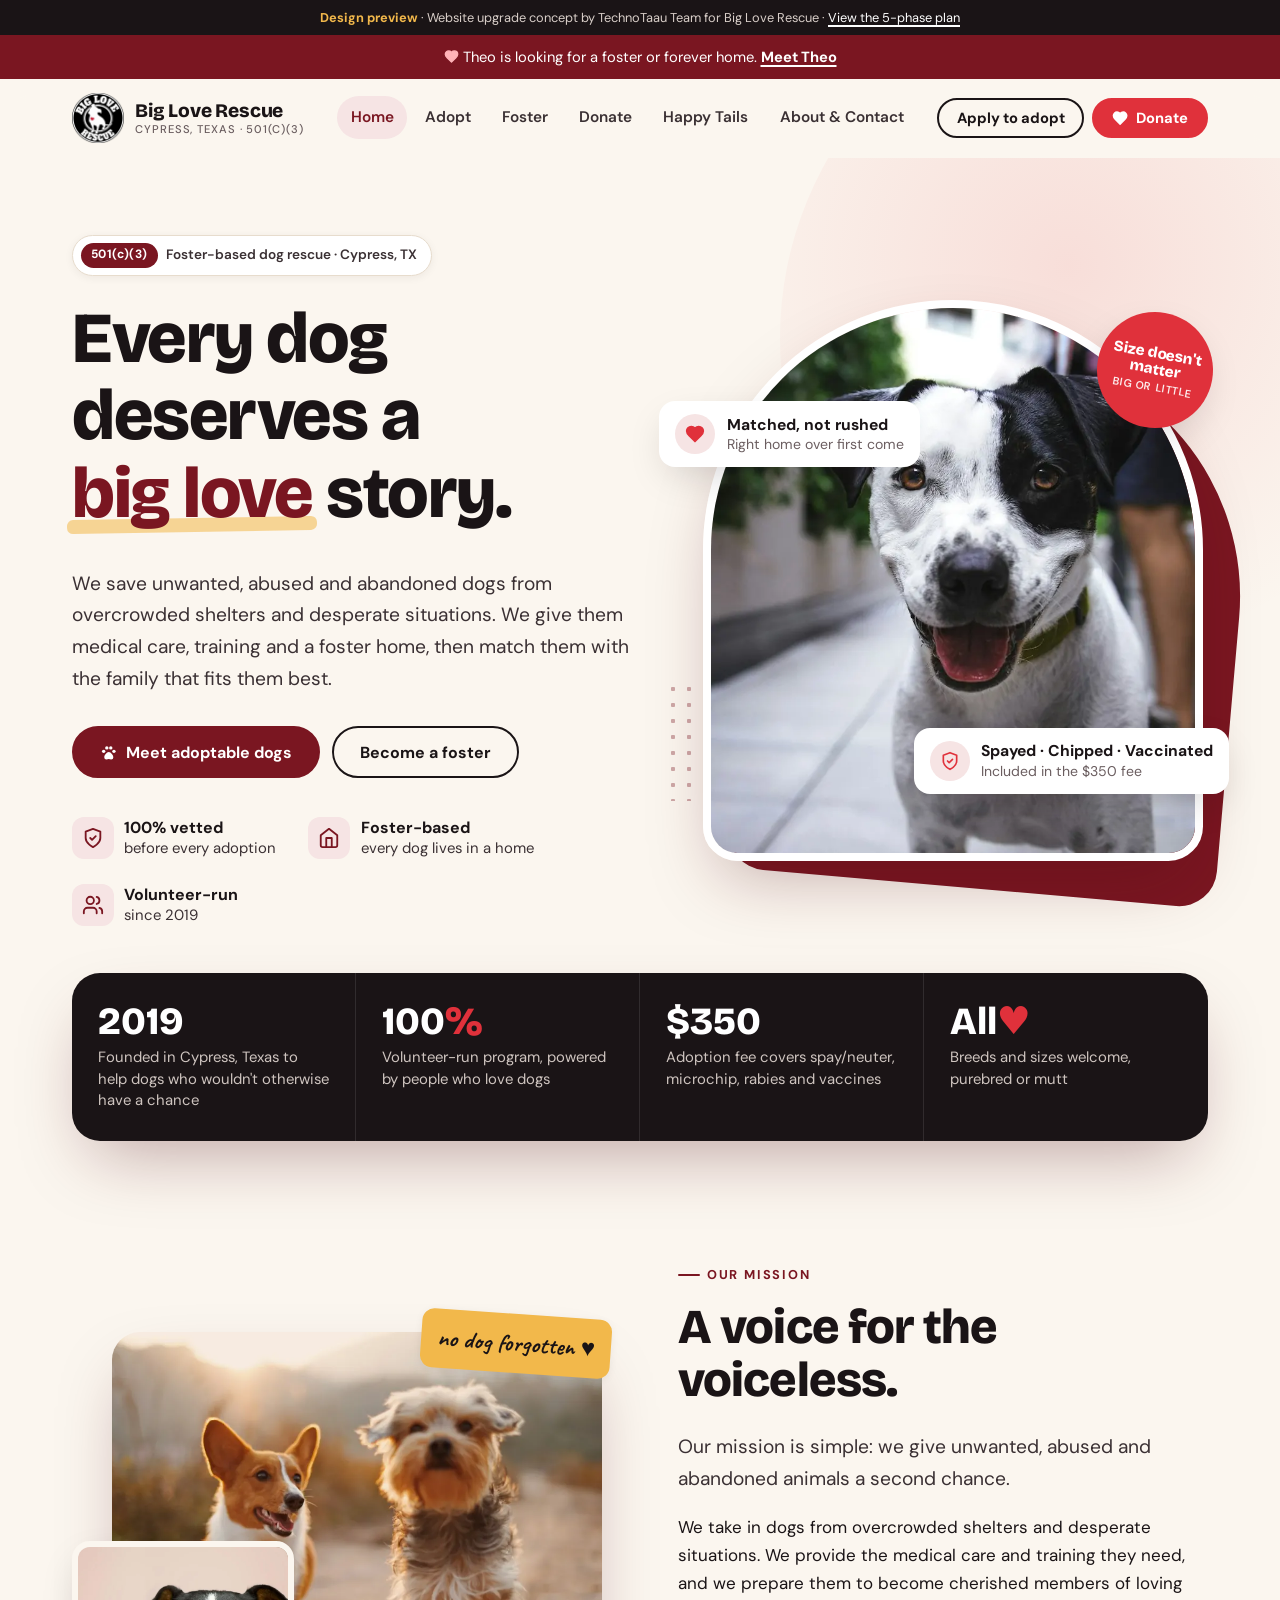
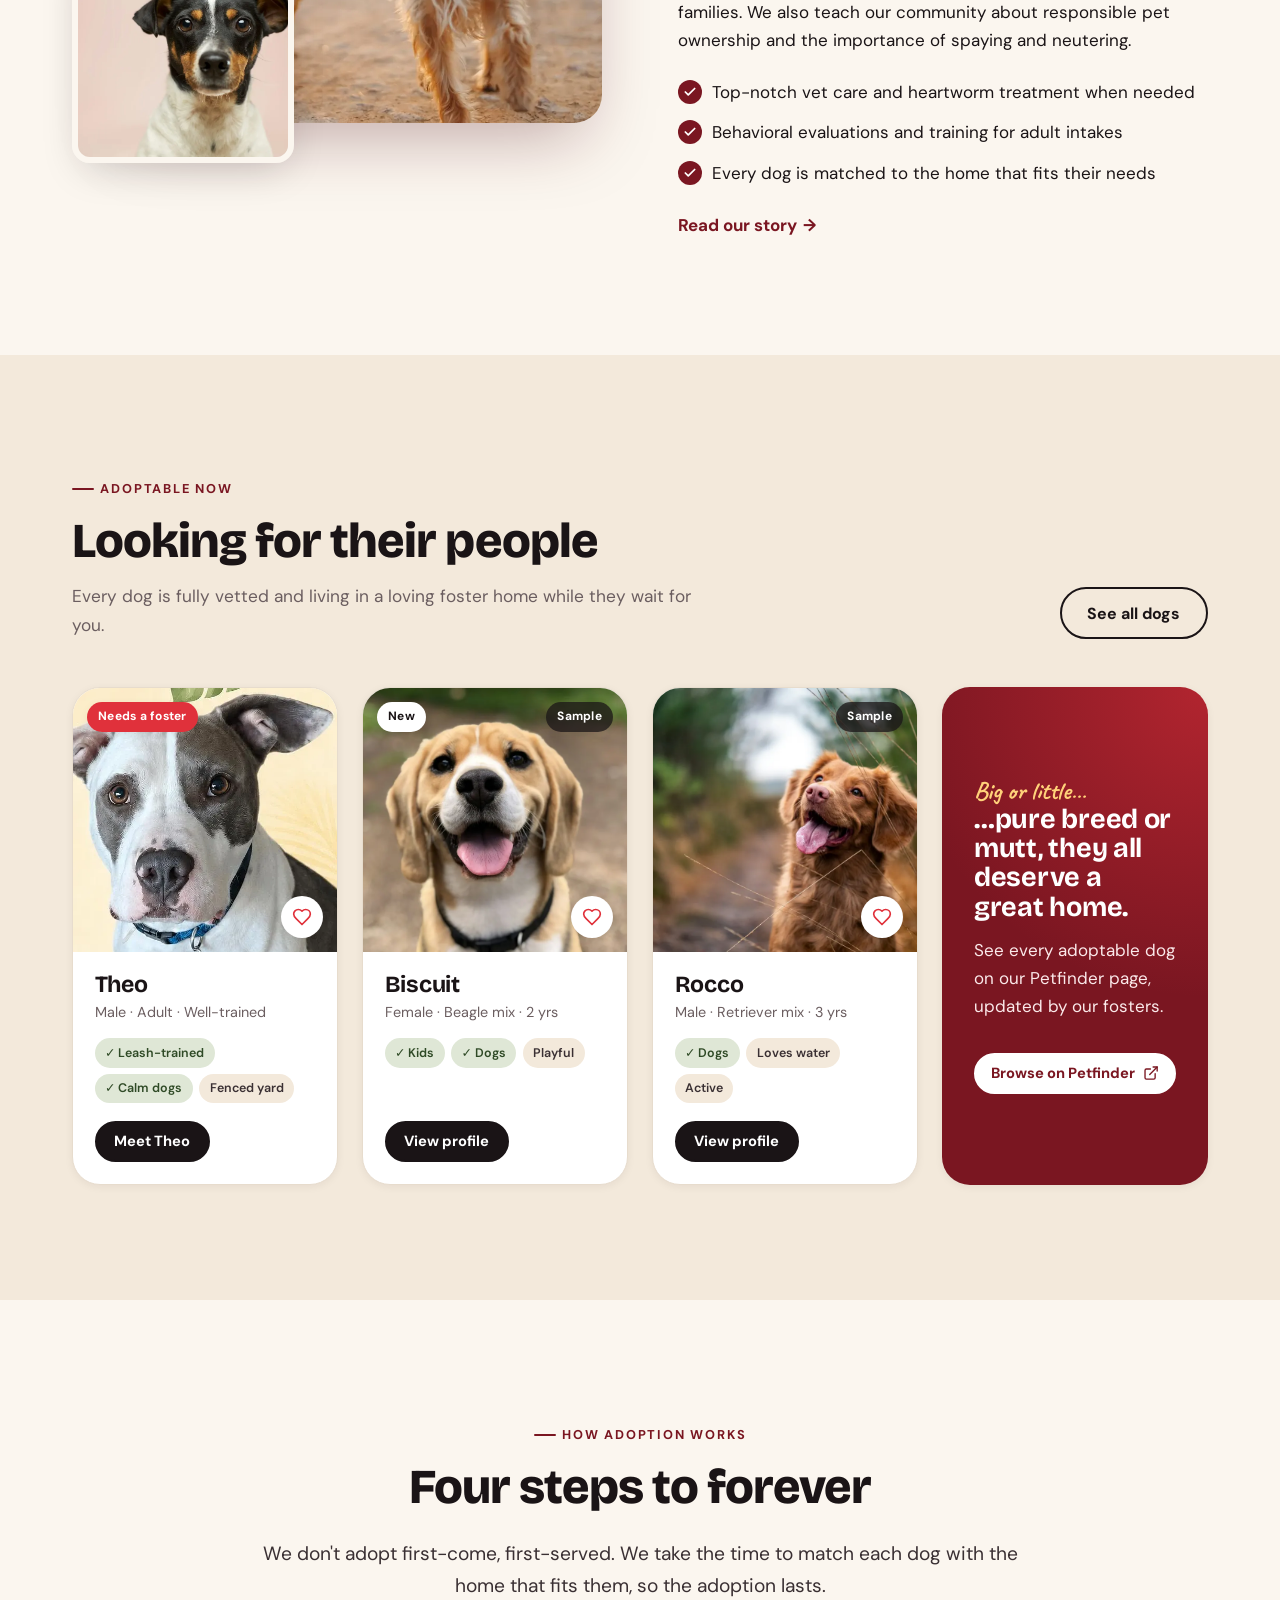
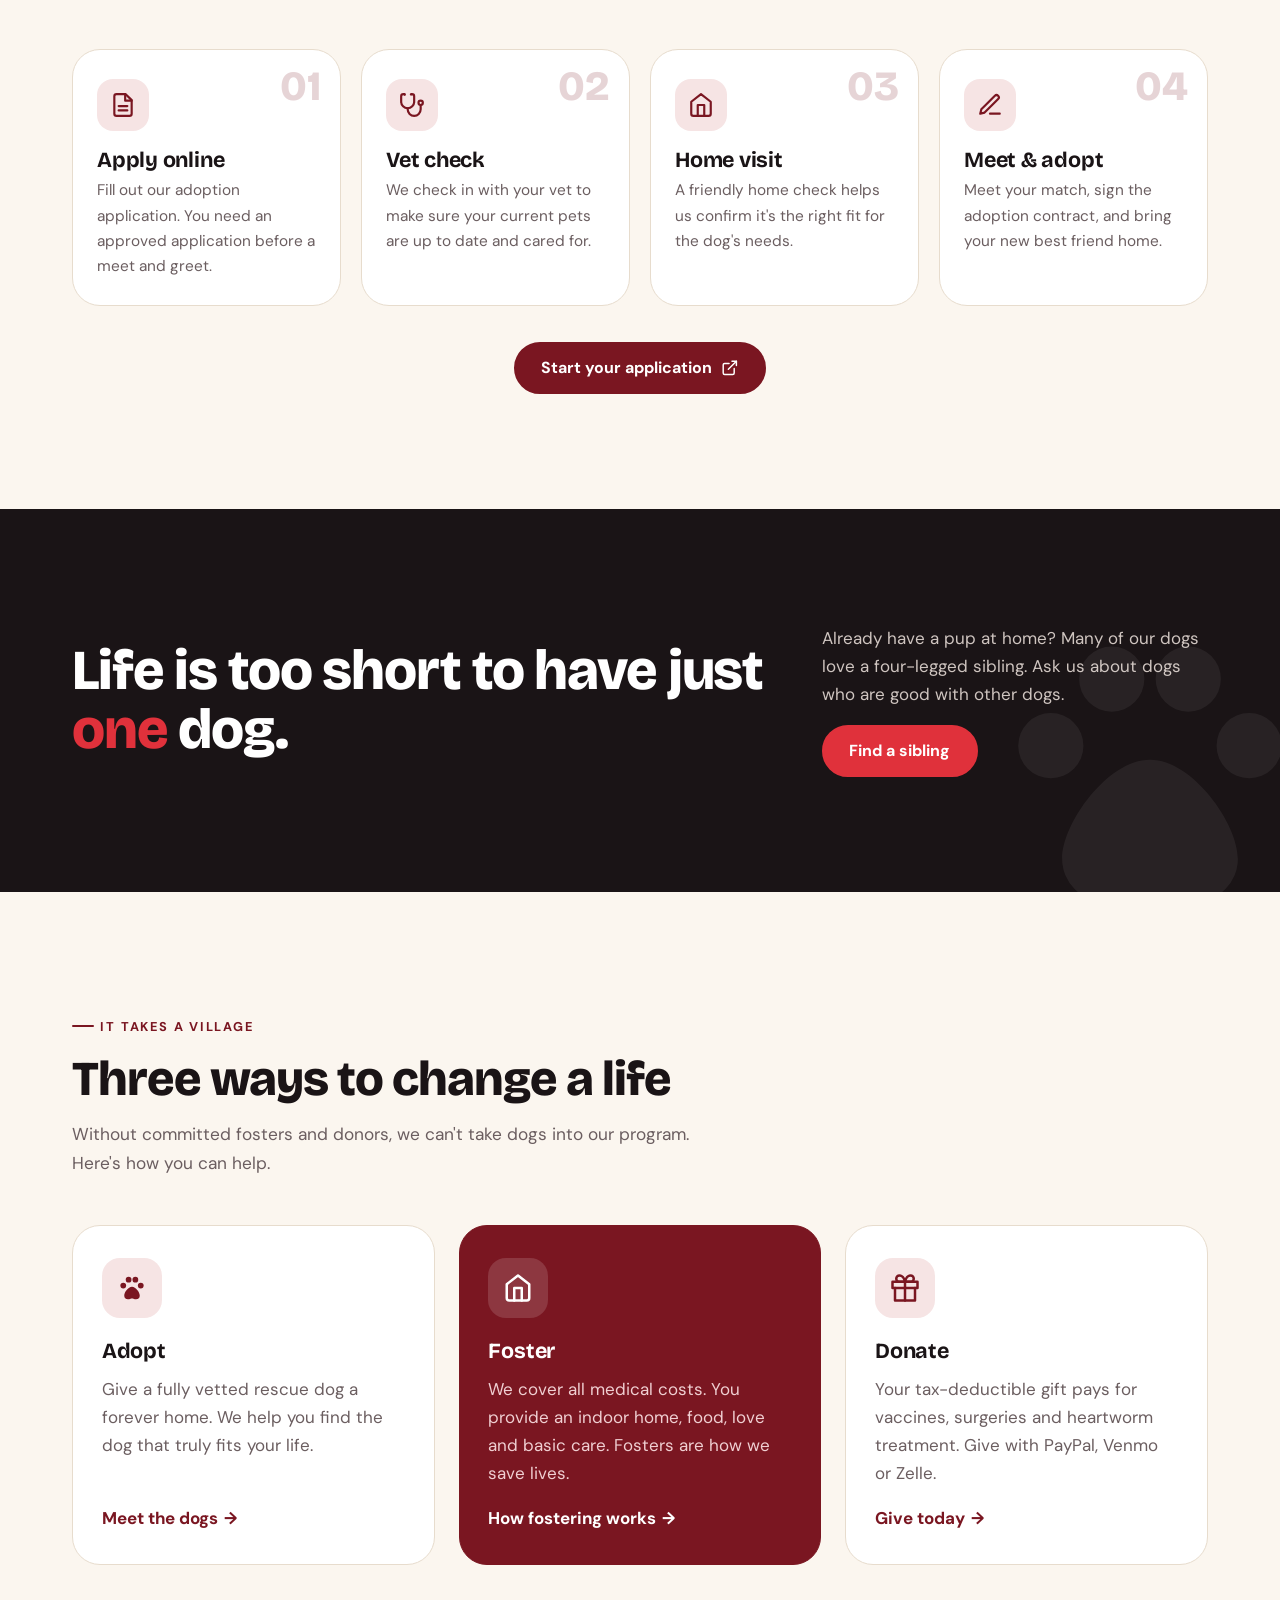
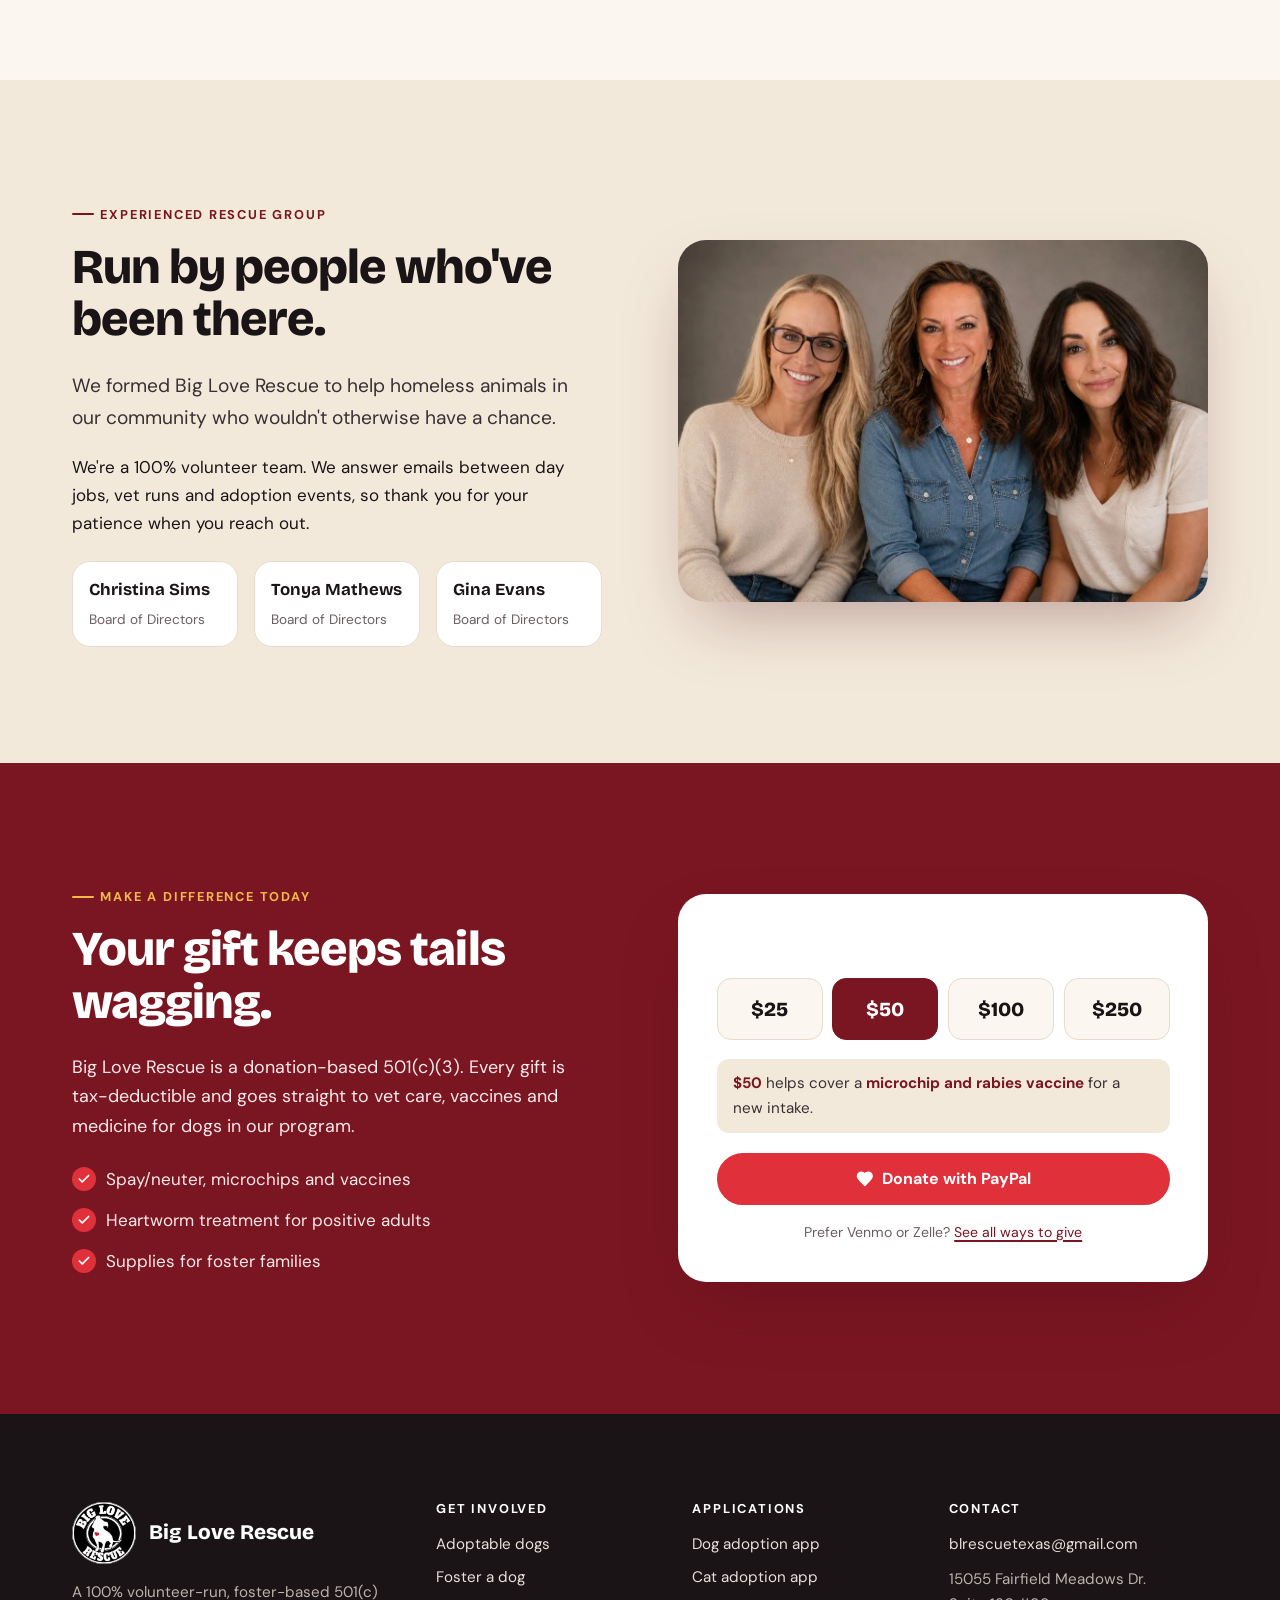
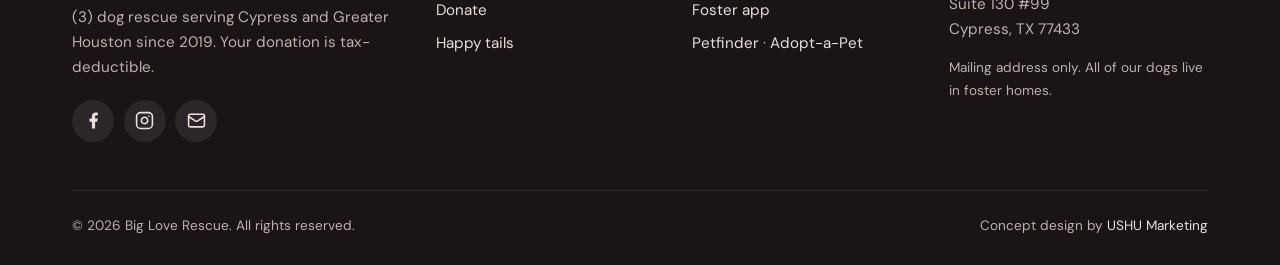
==== commit 38d6fa6d: "Credit USHU Marketing in site footer Footer now reads "Concept design by USHU Marketing" and links t" ====
--- a/big-love-rescue/index.html
+++ b/big-love-rescue/index.html
@@ -329,7 +329,7 @@
     </div>
     <div class="footer-bottom">
       <span>© <span data-year>2026</span> Big Love Rescue. All rights reserved.</span>
-      <span>Concept design by TechnoTaau Team · <a href="proposal.html">Project plan</a></span>
+      <span>Concept design by <a href="https://ushumarketing.com/" target="_blank" rel="noopener">USHU Marketing</a></span>
     </div>
   </div>
 </footer>
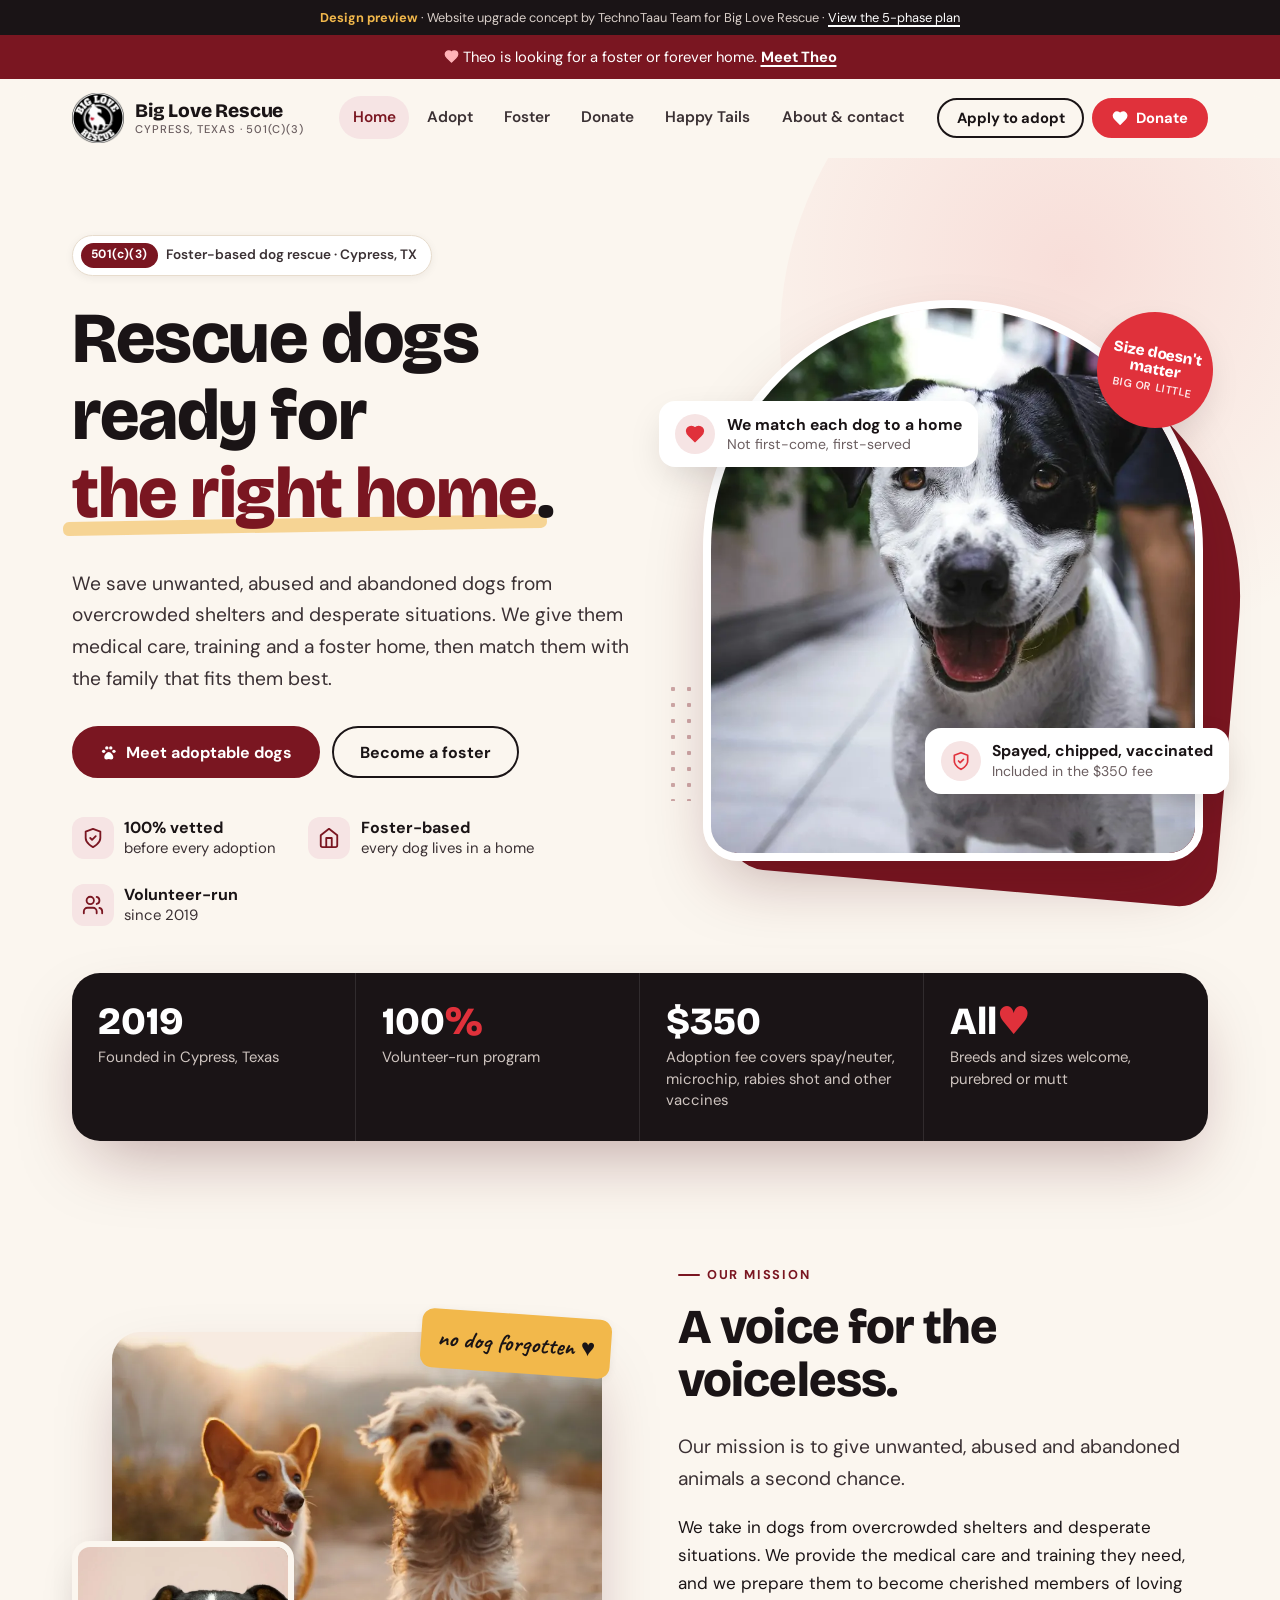
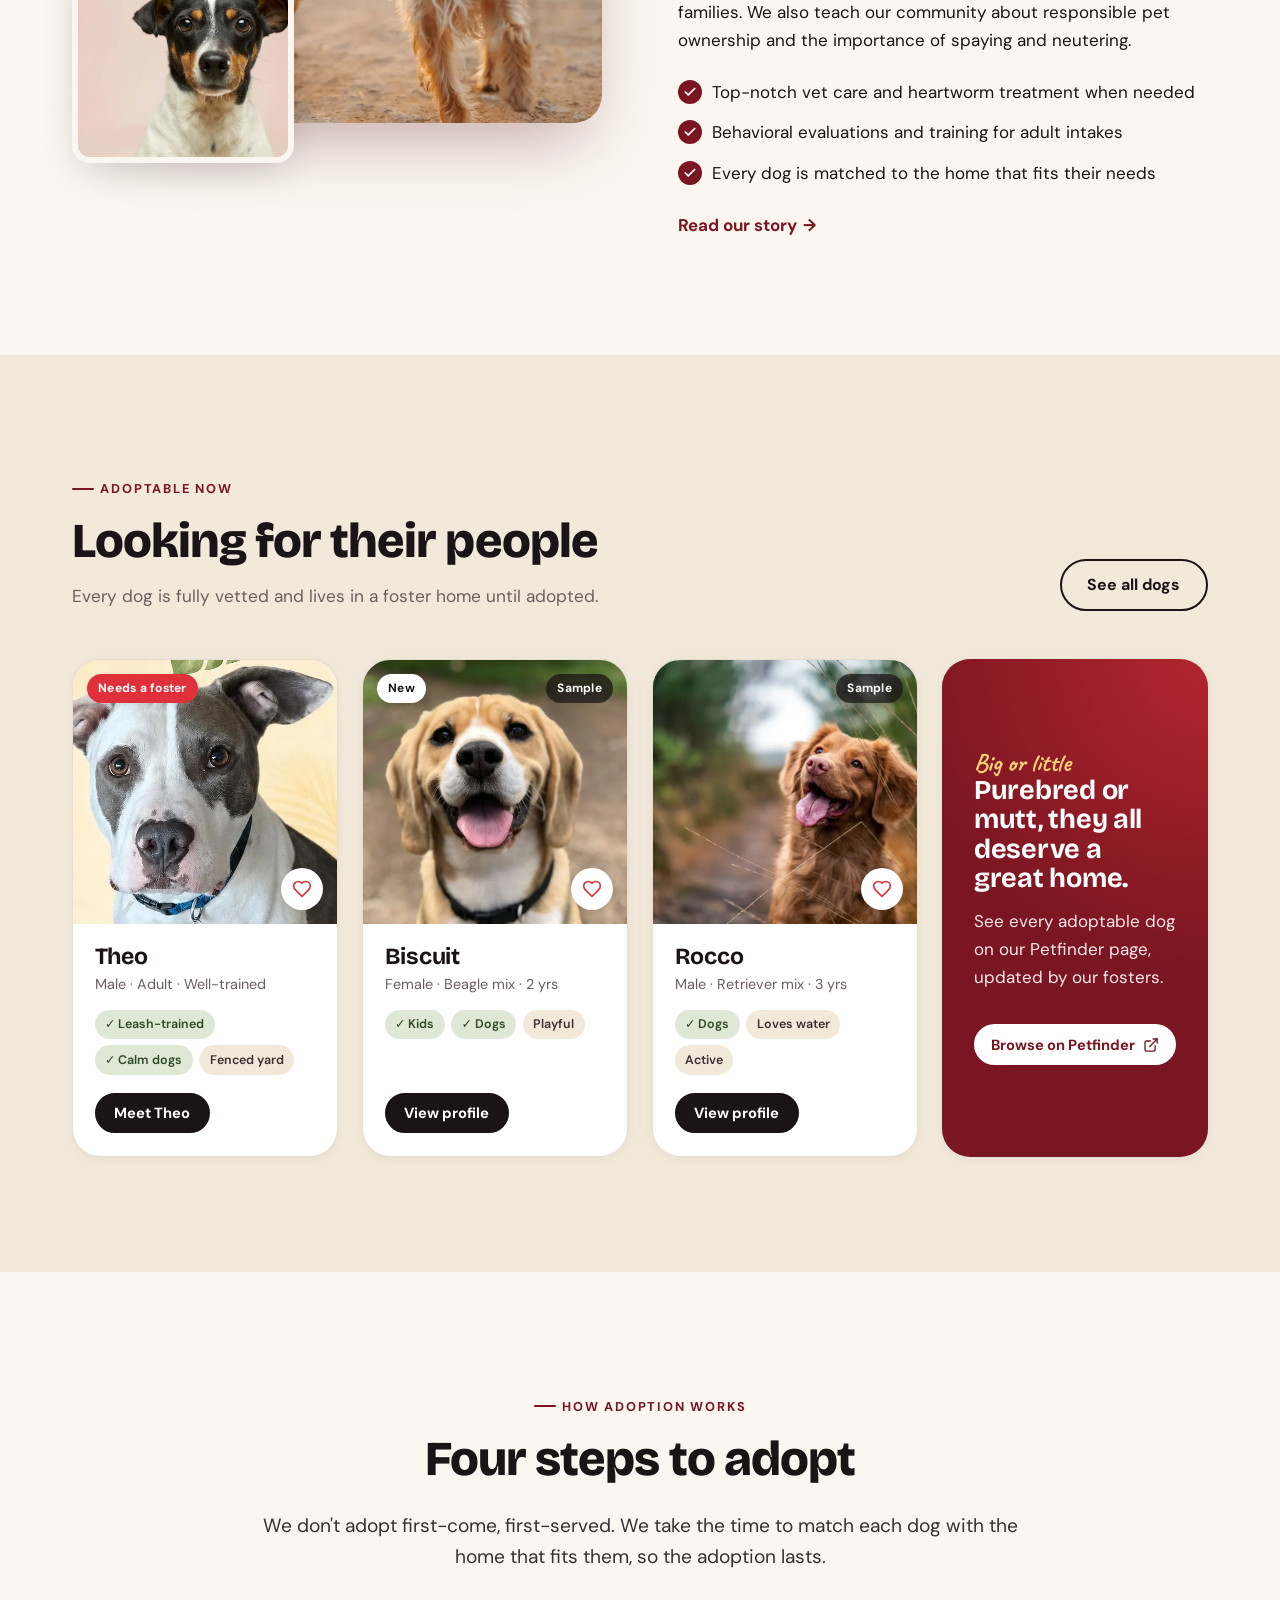
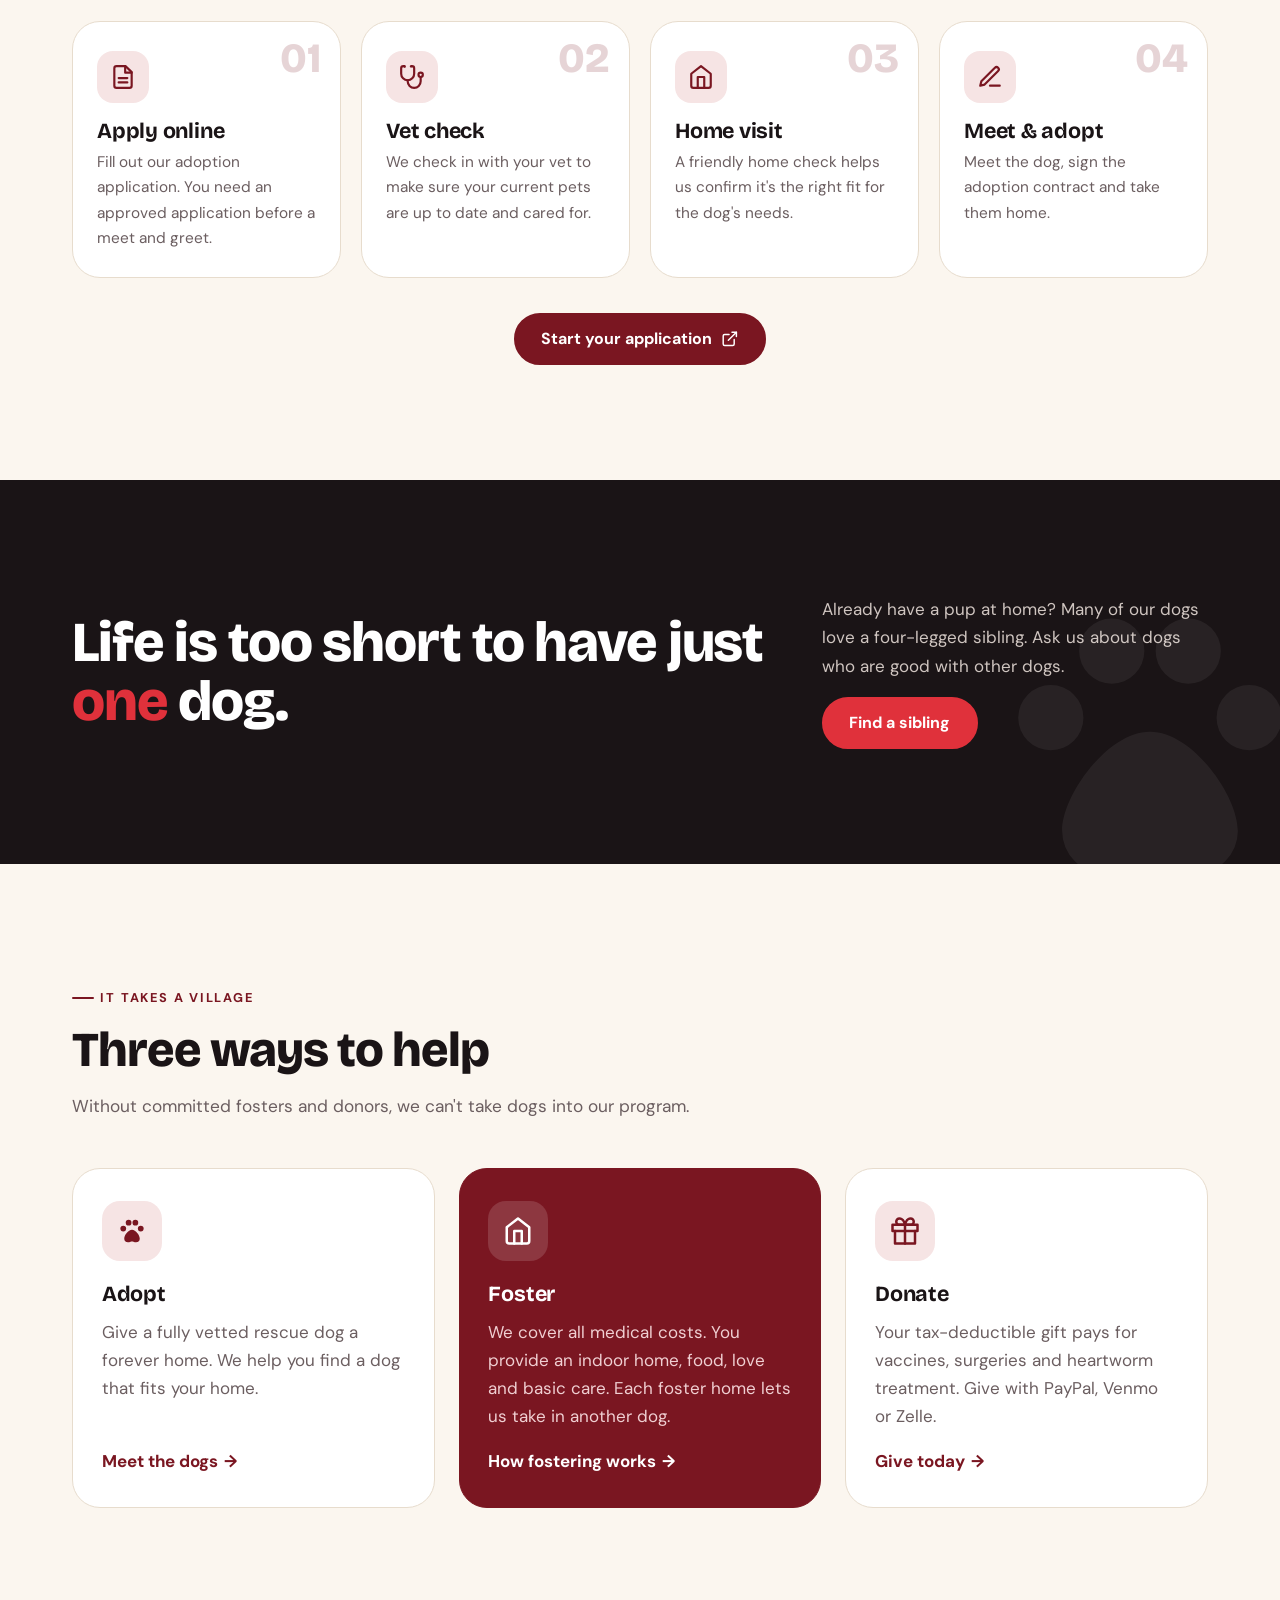
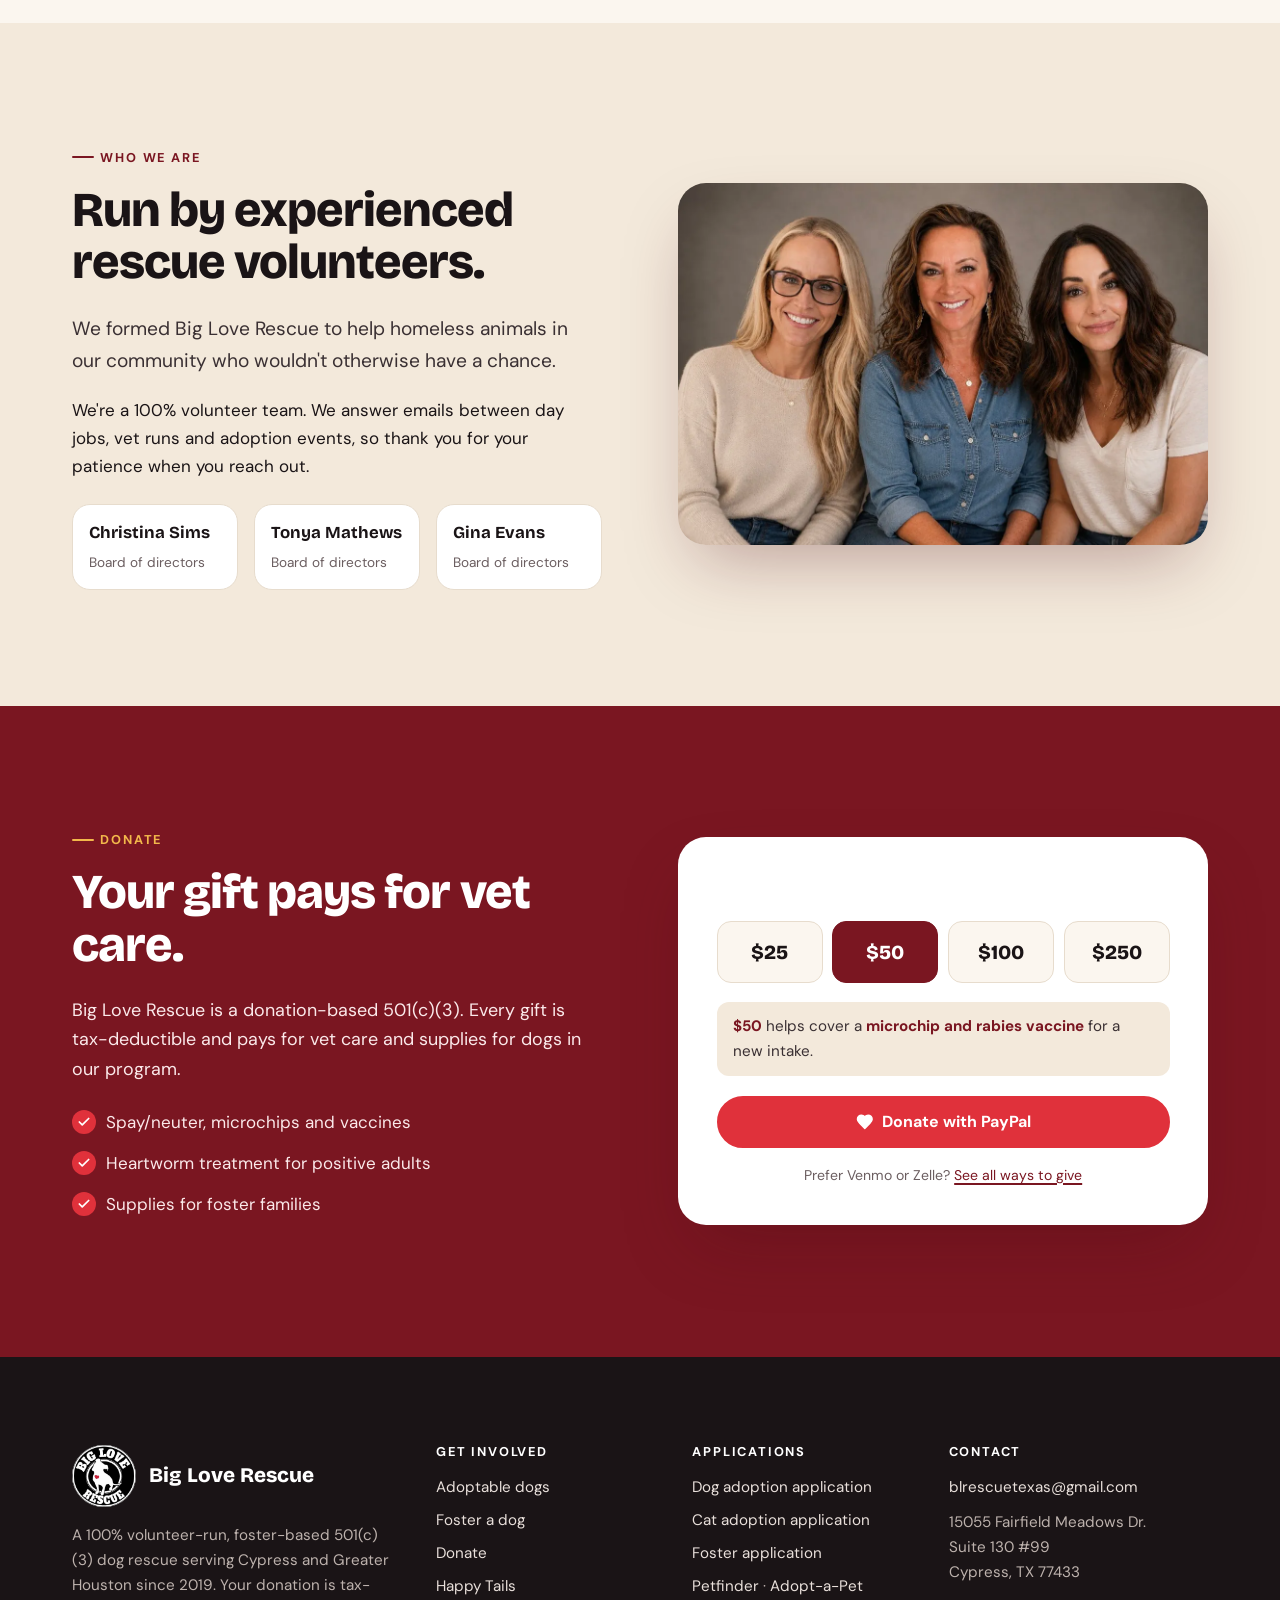
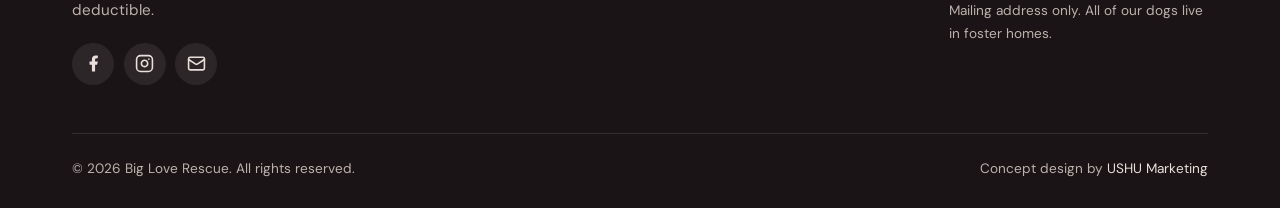
==== commit edd49b4d: "Copy QC: remove dashes, slogans and AI-sounding phrasing Rewrote site copy in plain, human language " ====
--- a/big-love-rescue/index.html
+++ b/big-love-rescue/index.html
@@ -3,13 +3,13 @@
 <head>
 <meta charset="utf-8">
 <meta name="viewport" content="width=device-width, initial-scale=1">
-<title>Big Love Rescue | Dog Rescue in Cypress, TX</title>
+<title>Big Love Rescue | Dog rescue in Cypress, TX</title>
 <meta name="description" content="Big Love Rescue is a volunteer-run, foster-based 501(c)(3) dog rescue in Cypress, Texas. Adopt, foster or donate to give a dog a second chance.">
 <!-- Design preview: keep out of search results so it never competes with the live site -->
 <meta name="robots" content="noindex, nofollow">
 <meta name="theme-color" content="#7a1621">
 <meta property="og:type" content="website">
-<meta property="og:title" content="Big Love Rescue | Dog Rescue in Cypress, TX">
+<meta property="og:title" content="Big Love Rescue | Dog rescue in Cypress, TX">
 <meta property="og:description" content="Big Love Rescue is a volunteer-run, foster-based 501(c)(3) dog rescue in Cypress, Texas. Adopt, foster or donate to give a dog a second chance.">
 <meta property="og:image" content="assets/img/hero-dog.jpg">
 <meta name="twitter:card" content="summary_large_image">
@@ -40,7 +40,7 @@
         <li><a href="foster.html">Foster</a></li>
         <li><a href="donate.html">Donate</a></li>
         <li><a href="happy-tails.html">Happy Tails</a></li>
-        <li><a href="about.html">About & Contact</a></li>
+        <li><a href="about.html">About & contact</a></li>
       </ul>
       <div class="nav-cta">
         <a class="btn btn--ghost btn--sm" href="https://form.jotform.com/93073332835154" target="_blank" rel="noopener">Apply to adopt</a>
@@ -56,7 +56,7 @@
   <div class="container hero-grid">
     <div class="hero-copy">
       <span class="pill"><b>501(c)(3)</b> Foster-based dog rescue · Cypress, TX</span>
-      <h1>Every dog deserves a <em>big love</em> story.</h1>
+      <h1>Rescue dogs ready for <em>the right home</em>.</h1>
       <p class="lede">We save unwanted, abused and abandoned dogs from overcrowded shelters and desperate situations. We give them medical care, training and a foster home, then match them with the family that fits them best.</p>
       <div class="hero-actions">
         <a class="btn" href="adopt.html"><svg viewBox="0 0 24 24" fill="currentColor" aria-hidden="true"><circle cx="5" cy="10" r="2.3"/><circle cx="9.3" cy="5.3" r="2.3"/><circle cx="14.7" cy="5.3" r="2.3"/><circle cx="19" cy="10" r="2.3"/><path d="M12 11c-3 0-6.2 4.5-6.2 7a3 3 0 0 0 3 3c1.2 0 2.1-.6 3.2-.6s2 .6 3.2.6a3 3 0 0 0 3-3c0-2.5-3.2-7-6.2-7z"/></svg> Meet adoptable dogs</a>
@@ -75,8 +75,8 @@
         <img src="assets/img/hero-dog.webp" alt="A happy black-and-white rescue dog smiling at the camera on a walk" width="780" height="874" fetchpriority="high">
       </div>
       <div class="stamp" aria-hidden="true"><div>Size doesn't<br>matter<small>big or little</small></div></div>
-      <div class="float-card float-card--a"><span class="ico"><svg viewBox="0 0 24 24" fill="currentColor" stroke="currentColor" stroke-width="2" stroke-linecap="round" stroke-linejoin="round" aria-hidden="true"><path d="M19 14c1.49-1.46 3-3.21 3-5.5A5.5 5.5 0 0 0 16.5 3c-1.76 0-3 .5-4.5 2-1.5-1.5-2.74-2-4.5-2A5.5 5.5 0 0 0 2 8.5c0 2.3 1.5 4.05 3 5.5l7 7Z"/></svg></span><div><strong>Matched, not rushed</strong><span>Right home over first come</span></div></div>
-      <div class="float-card float-card--b"><span class="ico"><svg viewBox="0 0 24 24" fill="none" stroke="currentColor" stroke-width="2" stroke-linecap="round" stroke-linejoin="round" aria-hidden="true"><path d="M12 22s8-4 8-10V5l-8-3-8 3v7c0 6 8 10 8 10"/><path d="m9 12 2 2 4-4"/></svg></span><div><strong>Spayed · Chipped · Vaccinated</strong><span>Included in the $350 fee</span></div></div>
+      <div class="float-card float-card--a"><span class="ico"><svg viewBox="0 0 24 24" fill="currentColor" stroke="currentColor" stroke-width="2" stroke-linecap="round" stroke-linejoin="round" aria-hidden="true"><path d="M19 14c1.49-1.46 3-3.21 3-5.5A5.5 5.5 0 0 0 16.5 3c-1.76 0-3 .5-4.5 2-1.5-1.5-2.74-2-4.5-2A5.5 5.5 0 0 0 2 8.5c0 2.3 1.5 4.05 3 5.5l7 7Z"/></svg></span><div><strong>We match each dog to a home</strong><span>Not first-come, first-served</span></div></div>
+      <div class="float-card float-card--b"><span class="ico"><svg viewBox="0 0 24 24" fill="none" stroke="currentColor" stroke-width="2" stroke-linecap="round" stroke-linejoin="round" aria-hidden="true"><path d="M12 22s8-4 8-10V5l-8-3-8 3v7c0 6 8 10 8 10"/><path d="m9 12 2 2 4-4"/></svg></span><div><strong>Spayed, chipped, vaccinated</strong><span>Included in the $350 fee</span></div></div>
     </div>
   </div>
 </section>
@@ -85,9 +85,9 @@
 <section aria-label="Big Love Rescue at a glance">
   <div class="container">
     <div class="facts reveal">
-      <div class="fact"><strong>2019</strong><p>Founded in Cypress, Texas to help dogs who wouldn't otherwise have a chance</p></div>
-      <div class="fact"><strong>100<span>%</span></strong><p>Volunteer-run program, powered by people who love dogs</p></div>
-      <div class="fact"><strong>$350</strong><p>Adoption fee covers spay/neuter, microchip, rabies and vaccines</p></div>
+      <div class="fact"><strong>2019</strong><p>Founded in Cypress, Texas</p></div>
+      <div class="fact"><strong>100<span>%</span></strong><p>Volunteer-run program</p></div>
+      <div class="fact"><strong>$350</strong><p>Adoption fee covers spay/neuter, microchip, rabies shot and other vaccines</p></div>
       <div class="fact"><strong>All<span>♥</span></strong><p>Breeds and sizes welcome, purebred or mutt</p></div>
     </div>
   </div>
@@ -104,7 +104,7 @@
     <div class="reveal">
       <span class="eyebrow">Our mission</span>
       <h2>A voice for the voiceless.</h2>
-      <p class="lede">Our mission is simple: we give unwanted, abused and abandoned animals a second chance.</p>
+      <p class="lede">Our mission is to give unwanted, abused and abandoned animals a second chance.</p>
       <p>We take in dogs from overcrowded shelters and desperate situations. We provide the medical care and training they need, and we prepare them to become cherished members of loving families. We also teach our community about responsible pet ownership and the importance of spaying and neutering.</p>
       <ul class="checks">
         <li>Top-notch vet care and heartworm treatment when needed</li>
@@ -123,16 +123,16 @@
       <div>
         <span class="eyebrow">Adoptable now</span>
         <h2>Looking for their people</h2>
-        <p>Every dog is fully vetted and living in a loving foster home while they wait for you.</p>
+        <p>Every dog is fully vetted and lives in a foster home until adopted.</p>
       </div>
       <a class="btn btn--ghost" href="adopt.html">See all dogs</a>
     </div>
     <div class="dog-grid">
       <article class="dog-card reveal" data-tags="adult dogs foster">
         <div class="dog-media">
-          <img src="assets/img/theo.webp" alt="Theo, a grey-and-white dog, sitting and looking up" loading="lazy" width="700" height="700">
+          <img src="assets/img/theo.webp" alt="Theo, a gray-and-white dog, sitting and looking up" loading="lazy" width="700" height="700">
           <span class="tag tag--urgent">Needs a foster</span>
-          <button class="fav" aria-pressed="false" aria-label="Save Theo to favourites"><svg viewBox="0 0 24 24" fill="none" stroke="currentColor" stroke-width="2" stroke-linecap="round" stroke-linejoin="round" aria-hidden="true"><path d="M19 14c1.49-1.46 3-3.21 3-5.5A5.5 5.5 0 0 0 16.5 3c-1.76 0-3 .5-4.5 2-1.5-1.5-2.74-2-4.5-2A5.5 5.5 0 0 0 2 8.5c0 2.3 1.5 4.05 3 5.5l7 7Z"/></svg></button>
+          <button class="fav" aria-pressed="false" aria-label="Save Theo to favorites"><svg viewBox="0 0 24 24" fill="none" stroke="currentColor" stroke-width="2" stroke-linecap="round" stroke-linejoin="round" aria-hidden="true"><path d="M19 14c1.49-1.46 3-3.21 3-5.5A5.5 5.5 0 0 0 16.5 3c-1.76 0-3 .5-4.5 2-1.5-1.5-2.74-2-4.5-2A5.5 5.5 0 0 0 2 8.5c0 2.3 1.5 4.05 3 5.5l7 7Z"/></svg></button>
         </div>
         <div class="dog-body">
           <h3>Theo</h3>
@@ -145,7 +145,7 @@
         <div class="dog-media">
           <img src="assets/img/dog-beagle.webp" alt="A smiling beagle mix outdoors" loading="lazy" width="700" height="700">
           <span class="tag">New</span><span class="tag tag--sample">Sample</span>
-          <button class="fav" aria-pressed="false" aria-label="Save Biscuit to favourites"><svg viewBox="0 0 24 24" fill="none" stroke="currentColor" stroke-width="2" stroke-linecap="round" stroke-linejoin="round" aria-hidden="true"><path d="M19 14c1.49-1.46 3-3.21 3-5.5A5.5 5.5 0 0 0 16.5 3c-1.76 0-3 .5-4.5 2-1.5-1.5-2.74-2-4.5-2A5.5 5.5 0 0 0 2 8.5c0 2.3 1.5 4.05 3 5.5l7 7Z"/></svg></button>
+          <button class="fav" aria-pressed="false" aria-label="Save Biscuit to favorites"><svg viewBox="0 0 24 24" fill="none" stroke="currentColor" stroke-width="2" stroke-linecap="round" stroke-linejoin="round" aria-hidden="true"><path d="M19 14c1.49-1.46 3-3.21 3-5.5A5.5 5.5 0 0 0 16.5 3c-1.76 0-3 .5-4.5 2-1.5-1.5-2.74-2-4.5-2A5.5 5.5 0 0 0 2 8.5c0 2.3 1.5 4.05 3 5.5l7 7Z"/></svg></button>
         </div>
         <div class="dog-body">
           <h3>Biscuit</h3>
@@ -158,7 +158,7 @@
         <div class="dog-media">
           <img src="assets/img/dog-brown.webp" alt="A brown retriever mix with a big grin" loading="lazy" width="700" height="700">
           <span class="tag tag--sample">Sample</span>
-          <button class="fav" aria-pressed="false" aria-label="Save Rocco to favourites"><svg viewBox="0 0 24 24" fill="none" stroke="currentColor" stroke-width="2" stroke-linecap="round" stroke-linejoin="round" aria-hidden="true"><path d="M19 14c1.49-1.46 3-3.21 3-5.5A5.5 5.5 0 0 0 16.5 3c-1.76 0-3 .5-4.5 2-1.5-1.5-2.74-2-4.5-2A5.5 5.5 0 0 0 2 8.5c0 2.3 1.5 4.05 3 5.5l7 7Z"/></svg></button>
+          <button class="fav" aria-pressed="false" aria-label="Save Rocco to favorites"><svg viewBox="0 0 24 24" fill="none" stroke="currentColor" stroke-width="2" stroke-linecap="round" stroke-linejoin="round" aria-hidden="true"><path d="M19 14c1.49-1.46 3-3.21 3-5.5A5.5 5.5 0 0 0 16.5 3c-1.76 0-3 .5-4.5 2-1.5-1.5-2.74-2-4.5-2A5.5 5.5 0 0 0 2 8.5c0 2.3 1.5 4.05 3 5.5l7 7Z"/></svg></button>
         </div>
         <div class="dog-body">
           <h3>Rocco</h3>
@@ -168,8 +168,8 @@
         </div>
       </article>
       <article class="dog-card dog-card--cta reveal">
-        <span class="hand" style="color:#ffd27a">Big or little…</span>
-        <h3>…pure breed or mutt, they all deserve a great home.</h3>
+        <span class="hand" style="color:#ffd27a">Big or little</span>
+        <h3>Purebred or mutt, they all deserve a great home.</h3>
         <p>See every adoptable dog on our Petfinder page, updated by our fosters.</p>
         <a class="btn btn--light btn--sm" href="https://www.petfinder.com/member/us/tx/cypress/big-love-rescue-tx2426/" target="_blank" rel="noopener">Browse on Petfinder <svg viewBox="0 0 24 24" fill="none" stroke="currentColor" stroke-width="2" stroke-linecap="round" stroke-linejoin="round" aria-hidden="true"><path d="M15 3h6v6"/><path d="M10 14 21 3"/><path d="M18 13v6a2 2 0 0 1-2 2H5a2 2 0 0 1-2-2V8a2 2 0 0 1 2-2h6"/></svg></a>
       </article>
@@ -182,14 +182,14 @@
   <div class="container">
     <div class="center reveal" style="margin-bottom:clamp(28px,4vw,48px)">
       <span class="eyebrow">How adoption works</span>
-      <h2>Four steps to forever</h2>
+      <h2>Four steps to adopt</h2>
       <p class="lede">We don't adopt first-come, first-served. We take the time to match each dog with the home that fits them, so the adoption lasts.</p>
     </div>
     <ol class="steps">
       <li class="step reveal"><div class="ico"><svg viewBox="0 0 24 24" fill="none" stroke="currentColor" stroke-width="2" stroke-linecap="round" stroke-linejoin="round" aria-hidden="true"><path d="M14.5 2H6a2 2 0 0 0-2 2v16a2 2 0 0 0 2 2h12a2 2 0 0 0 2-2V7.5L14.5 2z"/><polyline points="14 2 14 8 20 8"/><line x1="16" y1="13" x2="8" y2="13"/><line x1="16" y1="17" x2="8" y2="17"/></svg></div><h3>Apply online</h3><p>Fill out our adoption application. You need an approved application before a meet and greet.</p></li>
       <li class="step reveal"><div class="ico"><svg viewBox="0 0 24 24" fill="none" stroke="currentColor" stroke-width="2" stroke-linecap="round" stroke-linejoin="round" aria-hidden="true"><path d="M4.8 2.3A.3.3 0 1 0 5 2H4a2 2 0 0 0-2 2v5a6 6 0 0 0 6 6 6 6 0 0 0 6-6V4a2 2 0 0 0-2-2h-1a.2.2 0 1 0 .3.3"/><path d="M8 15v1a6 6 0 0 0 6 6 6 6 0 0 0 6-6v-4"/><circle cx="20" cy="10" r="2"/></svg></div><h3>Vet check</h3><p>We check in with your vet to make sure your current pets are up to date and cared for.</p></li>
       <li class="step reveal"><div class="ico"><svg viewBox="0 0 24 24" fill="none" stroke="currentColor" stroke-width="2" stroke-linecap="round" stroke-linejoin="round" aria-hidden="true"><path d="m3 9 9-7 9 7v11a2 2 0 0 1-2 2H5a2 2 0 0 1-2-2z"/><polyline points="9 22 9 12 15 12 15 22"/></svg></div><h3>Home visit</h3><p>A friendly home check helps us confirm it's the right fit for the dog's needs.</p></li>
-      <li class="step reveal"><div class="ico"><svg viewBox="0 0 24 24" fill="none" stroke="currentColor" stroke-width="2" stroke-linecap="round" stroke-linejoin="round" aria-hidden="true"><path d="M12 20h9"/><path d="M16.5 3.5a2.12 2.12 0 0 1 3 3L7 19l-4 1 1-4Z"/></svg></div><h3>Meet &amp; adopt</h3><p>Meet your match, sign the adoption contract, and bring your new best friend home.</p></li>
+      <li class="step reveal"><div class="ico"><svg viewBox="0 0 24 24" fill="none" stroke="currentColor" stroke-width="2" stroke-linecap="round" stroke-linejoin="round" aria-hidden="true"><path d="M12 20h9"/><path d="M16.5 3.5a2.12 2.12 0 0 1 3 3L7 19l-4 1 1-4Z"/></svg></div><h3>Meet &amp; adopt</h3><p>Meet the dog, sign the adoption contract and take them home.</p></li>
     </ol>
     <div class="center" style="margin-top:2.2rem">
       <a class="btn" href="https://form.jotform.com/93073332835154" target="_blank" rel="noopener">Start your application <svg viewBox="0 0 24 24" fill="none" stroke="currentColor" stroke-width="2" stroke-linecap="round" stroke-linejoin="round" aria-hidden="true"><path d="M15 3h6v6"/><path d="M10 14 21 3"/><path d="M18 13v6a2 2 0 0 1-2 2H5a2 2 0 0 1-2-2V8a2 2 0 0 1 2-2h6"/></svg></a>
@@ -215,21 +215,21 @@
     <div class="sec-head reveal">
       <div>
         <span class="eyebrow">It takes a village</span>
-        <h2>Three ways to change a life</h2>
-        <p>Without committed fosters and donors, we can't take dogs into our program. Here's how you can help.</p>
+        <h2>Three ways to help</h2>
+        <p>Without committed fosters and donors, we can't take dogs into our program.</p>
       </div>
     </div>
     <div class="help-grid">
       <div class="help-card reveal">
         <div class="ico"><svg viewBox="0 0 24 24" fill="currentColor" aria-hidden="true"><circle cx="5" cy="10" r="2.3"/><circle cx="9.3" cy="5.3" r="2.3"/><circle cx="14.7" cy="5.3" r="2.3"/><circle cx="19" cy="10" r="2.3"/><path d="M12 11c-3 0-6.2 4.5-6.2 7a3 3 0 0 0 3 3c1.2 0 2.1-.6 3.2-.6s2 .6 3.2.6a3 3 0 0 0 3-3c0-2.5-3.2-7-6.2-7z"/></svg></div>
         <h3>Adopt</h3>
-        <p>Give a fully vetted rescue dog a forever home. We help you find the dog that truly fits your life.</p>
+        <p>Give a fully vetted rescue dog a forever home. We help you find a dog that fits your home.</p>
         <a class="link-arrow" href="adopt.html">Meet the dogs</a>
       </div>
       <div class="help-card help-card--feature reveal">
         <div class="ico"><svg viewBox="0 0 24 24" fill="none" stroke="currentColor" stroke-width="2" stroke-linecap="round" stroke-linejoin="round" aria-hidden="true"><path d="m3 9 9-7 9 7v11a2 2 0 0 1-2 2H5a2 2 0 0 1-2-2z"/><polyline points="9 22 9 12 15 12 15 22"/></svg></div>
         <h3>Foster</h3>
-        <p>We cover all medical costs. You provide an indoor home, food, love and basic care. Fosters are how we save lives.</p>
+        <p>We cover all medical costs. You provide an indoor home, food, love and basic care. Each foster home lets us take in another dog.</p>
         <a class="link-arrow" href="foster.html">How fostering works</a>
       </div>
       <div class="help-card reveal">
@@ -249,14 +249,14 @@
       <div class="team-photo"><img src="assets/img/team.webp" alt="Big Love Rescue founders Christina Sims, Tonya Mathews and Gina Evans" loading="lazy" width="1100" height="751"></div>
     </div>
     <div class="reveal">
-      <span class="eyebrow">Experienced rescue group</span>
-      <h2>Run by people who've been there.</h2>
+      <span class="eyebrow">Who we are</span>
+      <h2>Run by experienced rescue volunteers.</h2>
       <p class="lede">We formed Big Love Rescue to help homeless animals in our community who wouldn't otherwise have a chance.</p>
       <p>We're a 100% volunteer team. We answer emails between day jobs, vet runs and adoption events, so thank you for your patience when you reach out.</p>
       <div class="team-names">
-        <div><strong>Christina Sims</strong><span>Board of Directors</span></div>
-        <div><strong>Tonya Mathews</strong><span>Board of Directors</span></div>
-        <div><strong>Gina Evans</strong><span>Board of Directors</span></div>
+        <div><strong>Christina Sims</strong><span>Board of directors</span></div>
+        <div><strong>Tonya Mathews</strong><span>Board of directors</span></div>
+        <div><strong>Gina Evans</strong><span>Board of directors</span></div>
       </div>
     </div>
   </div>
@@ -266,9 +266,9 @@
 <section class="section section--burgundy">
   <div class="container split">
     <div class="reveal">
-      <span class="eyebrow">Make a difference today</span>
-      <h2>Your gift keeps tails wagging.</h2>
-      <p style="font-size:1.12rem">Big Love Rescue is a donation-based 501(c)(3). Every gift is tax-deductible and goes straight to vet care, vaccines and medicine for dogs in our program.</p>
+      <span class="eyebrow">Donate</span>
+      <h2>Your gift pays for vet care.</h2>
+      <p style="font-size:1.12rem">Big Love Rescue is a donation-based 501(c)(3). Every gift is tax-deductible and pays for vet care and supplies for dogs in our program.</p>
       <ul class="checks">
         <li>Spay/neuter, microchips and vaccines</li>
         <li>Heartworm treatment for positive adults</li>
@@ -308,15 +308,15 @@
           <li><a href="adopt.html">Adoptable dogs</a></li>
           <li><a href="foster.html">Foster a dog</a></li>
           <li><a href="donate.html">Donate</a></li>
-          <li><a href="happy-tails.html">Happy tails</a></li>
+          <li><a href="happy-tails.html">Happy Tails</a></li>
         </ul>
       </div>
       <div>
         <h4>Applications</h4>
         <ul>
-          <li><a href="https://form.jotform.com/93073332835154" target="_blank" rel="noopener">Dog adoption app</a></li>
-          <li><a href="https://form.jotform.com/253335630909055" target="_blank" rel="noopener">Cat adoption app</a></li>
-          <li><a href="https://form.jotform.com/BLR2019/big-love-rescue-foster-application" target="_blank" rel="noopener">Foster app</a></li>
+          <li><a href="https://form.jotform.com/93073332835154" target="_blank" rel="noopener">Dog adoption application</a></li>
+          <li><a href="https://form.jotform.com/253335630909055" target="_blank" rel="noopener">Cat adoption application</a></li>
+          <li><a href="https://form.jotform.com/BLR2019/big-love-rescue-foster-application" target="_blank" rel="noopener">Foster application</a></li>
           <li><a href="https://www.petfinder.com/member/us/tx/cypress/big-love-rescue-tx2426/" target="_blank" rel="noopener">Petfinder</a> · <a href="https://www.adoptapet.com/shelter/188813-big-love-rescue-cypress-texas" target="_blank" rel="noopener">Adopt-a-Pet</a></li>
         </ul>
       </div>
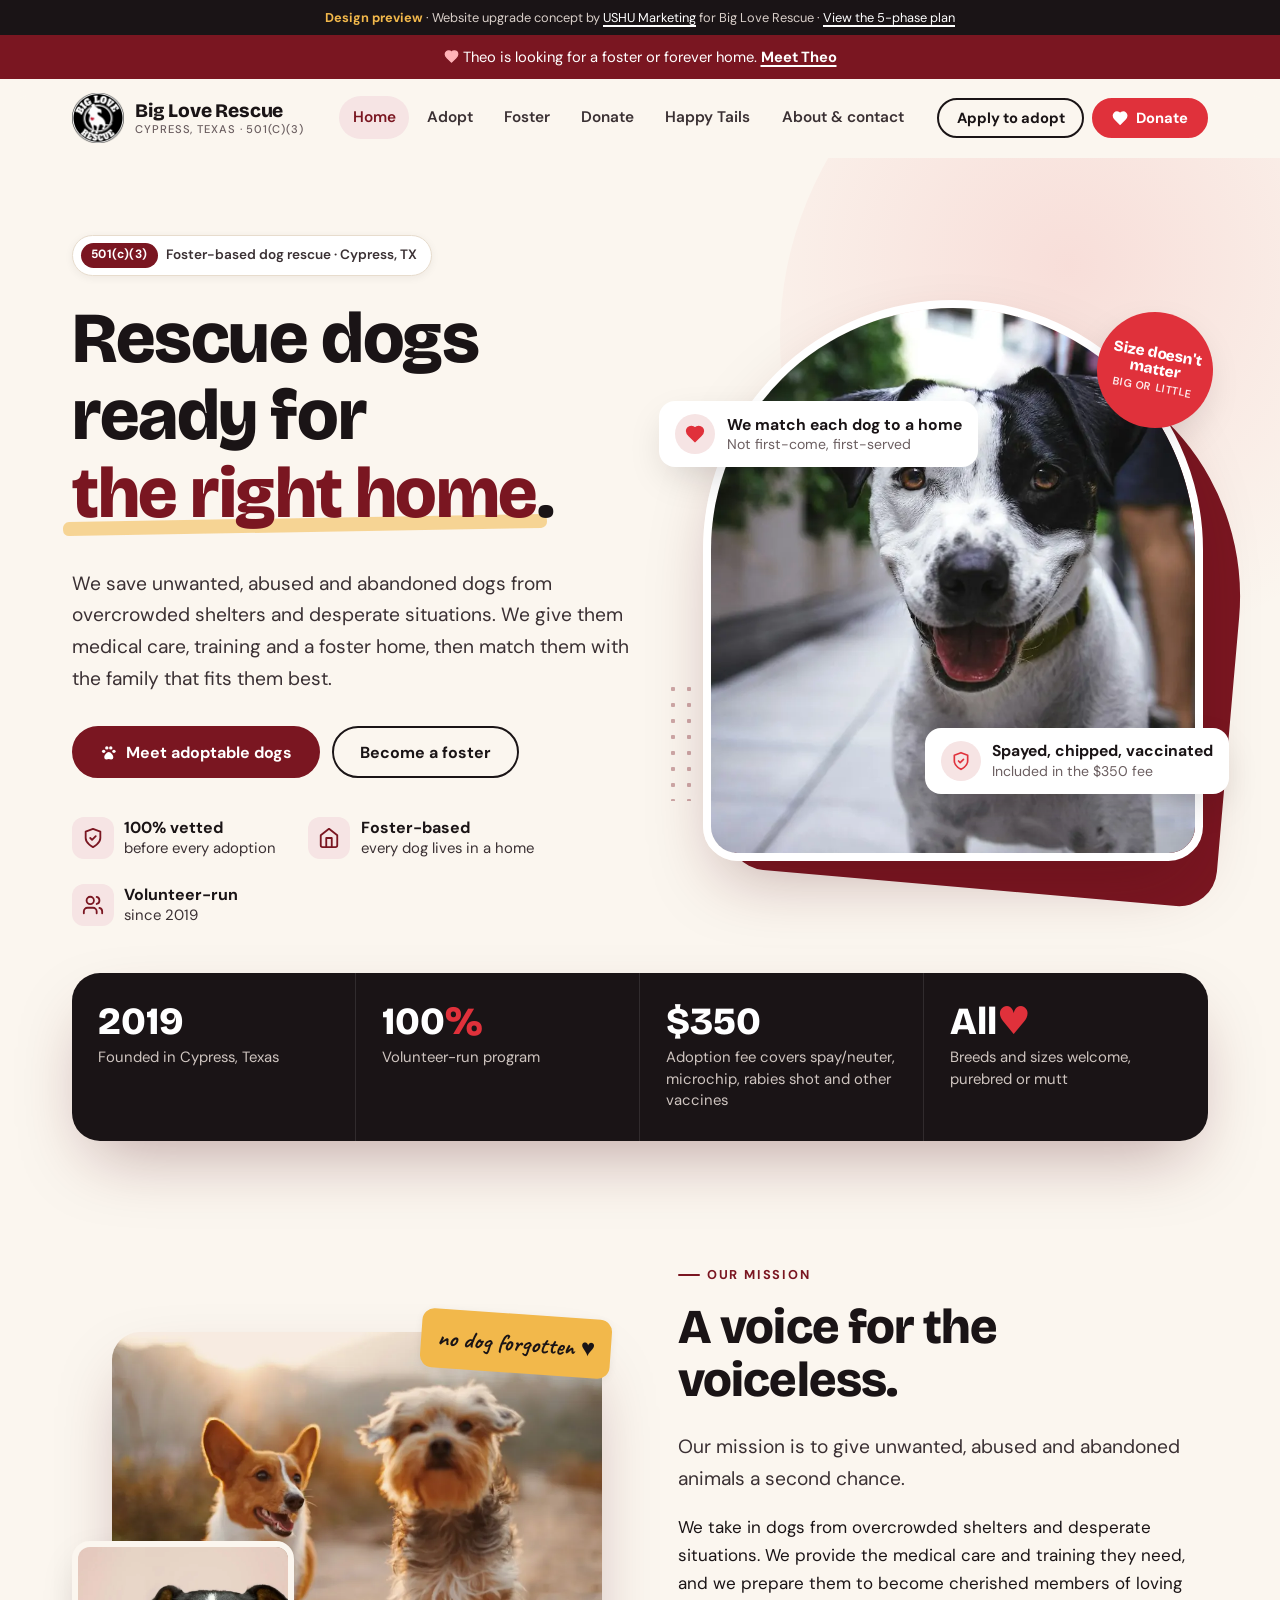
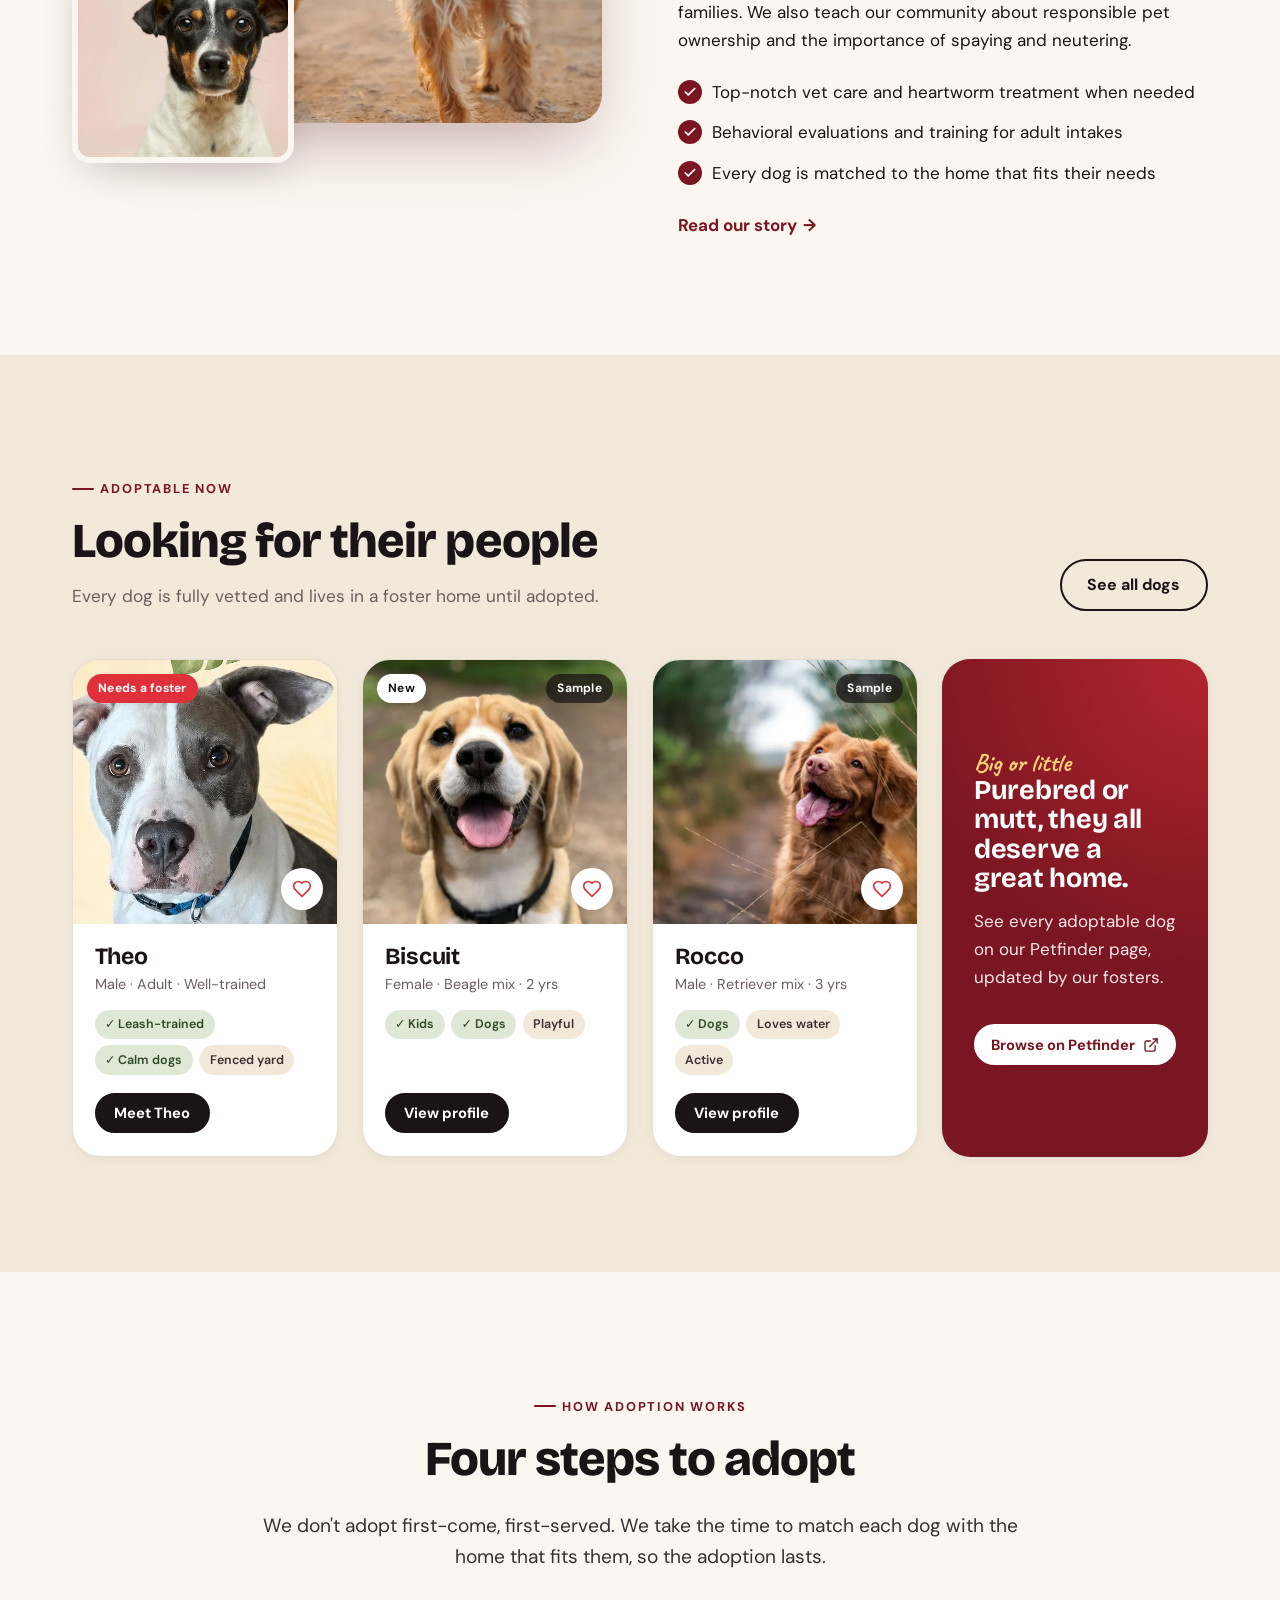
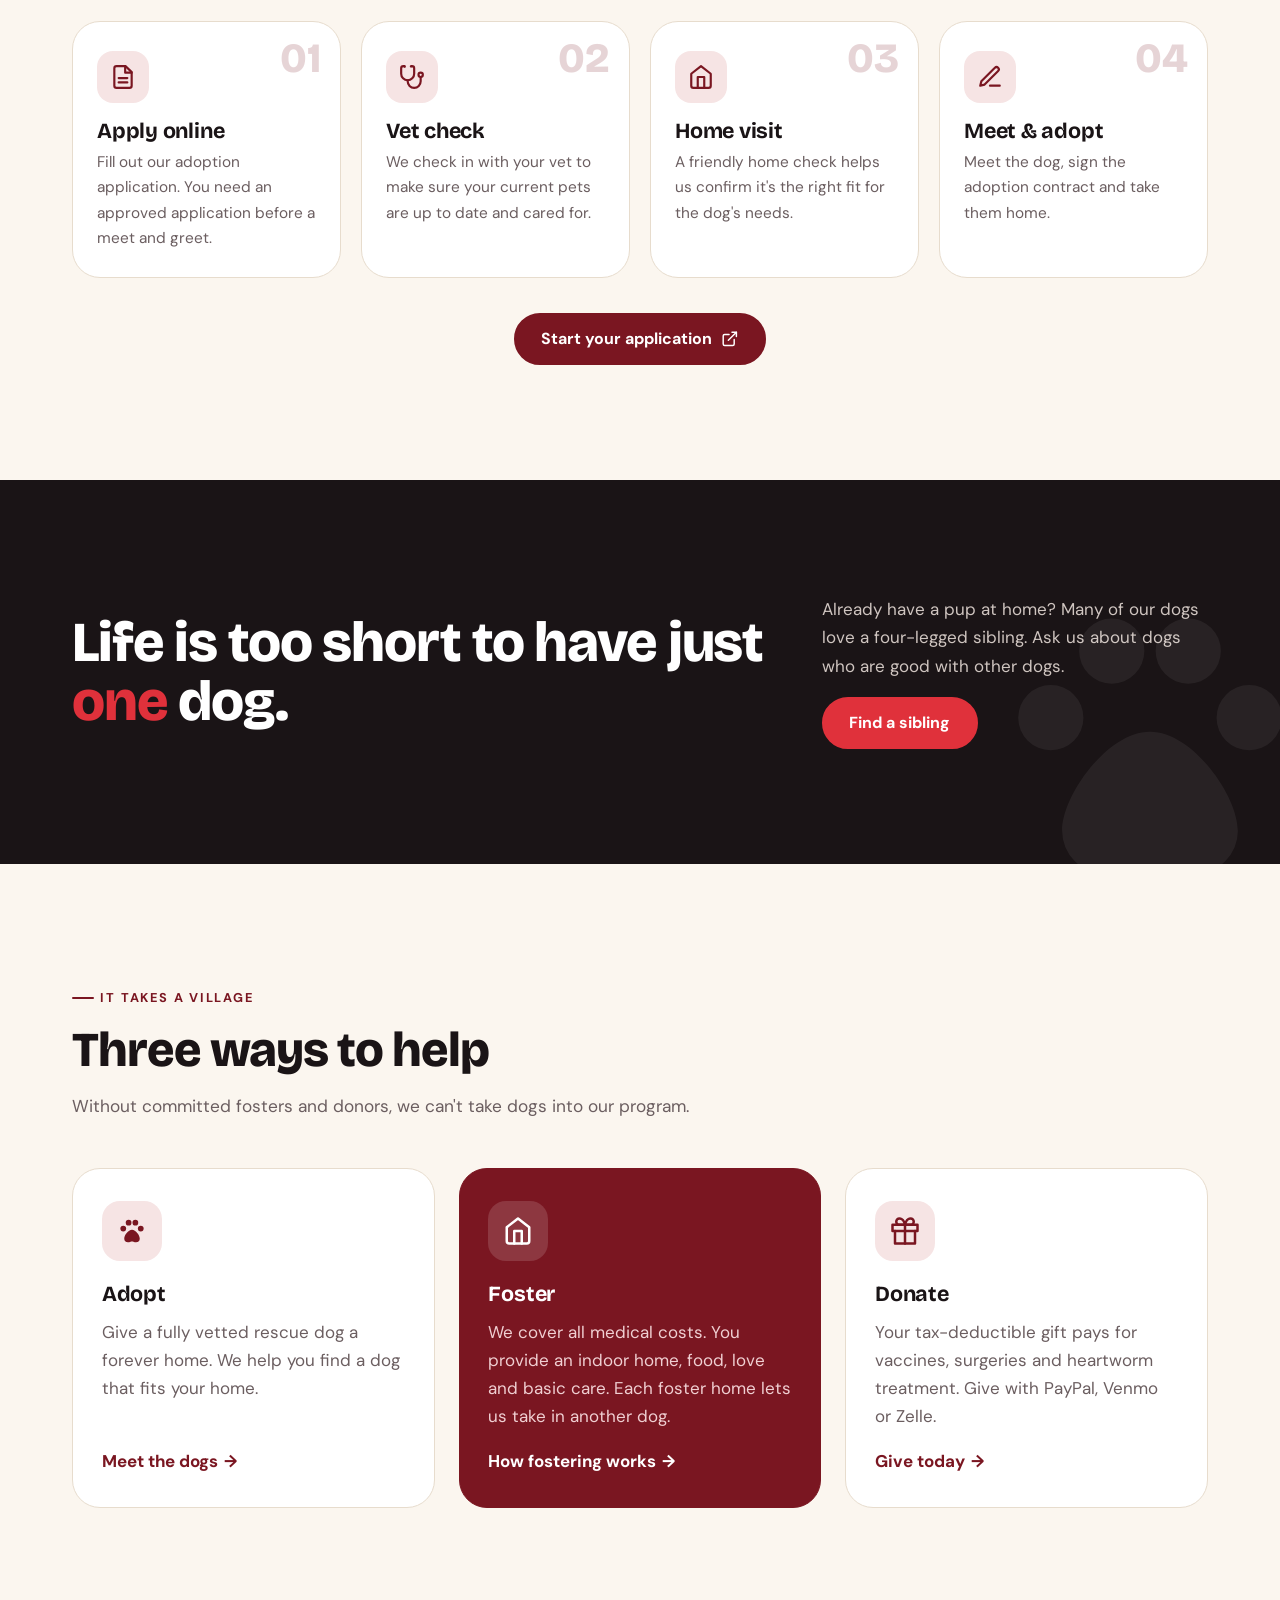
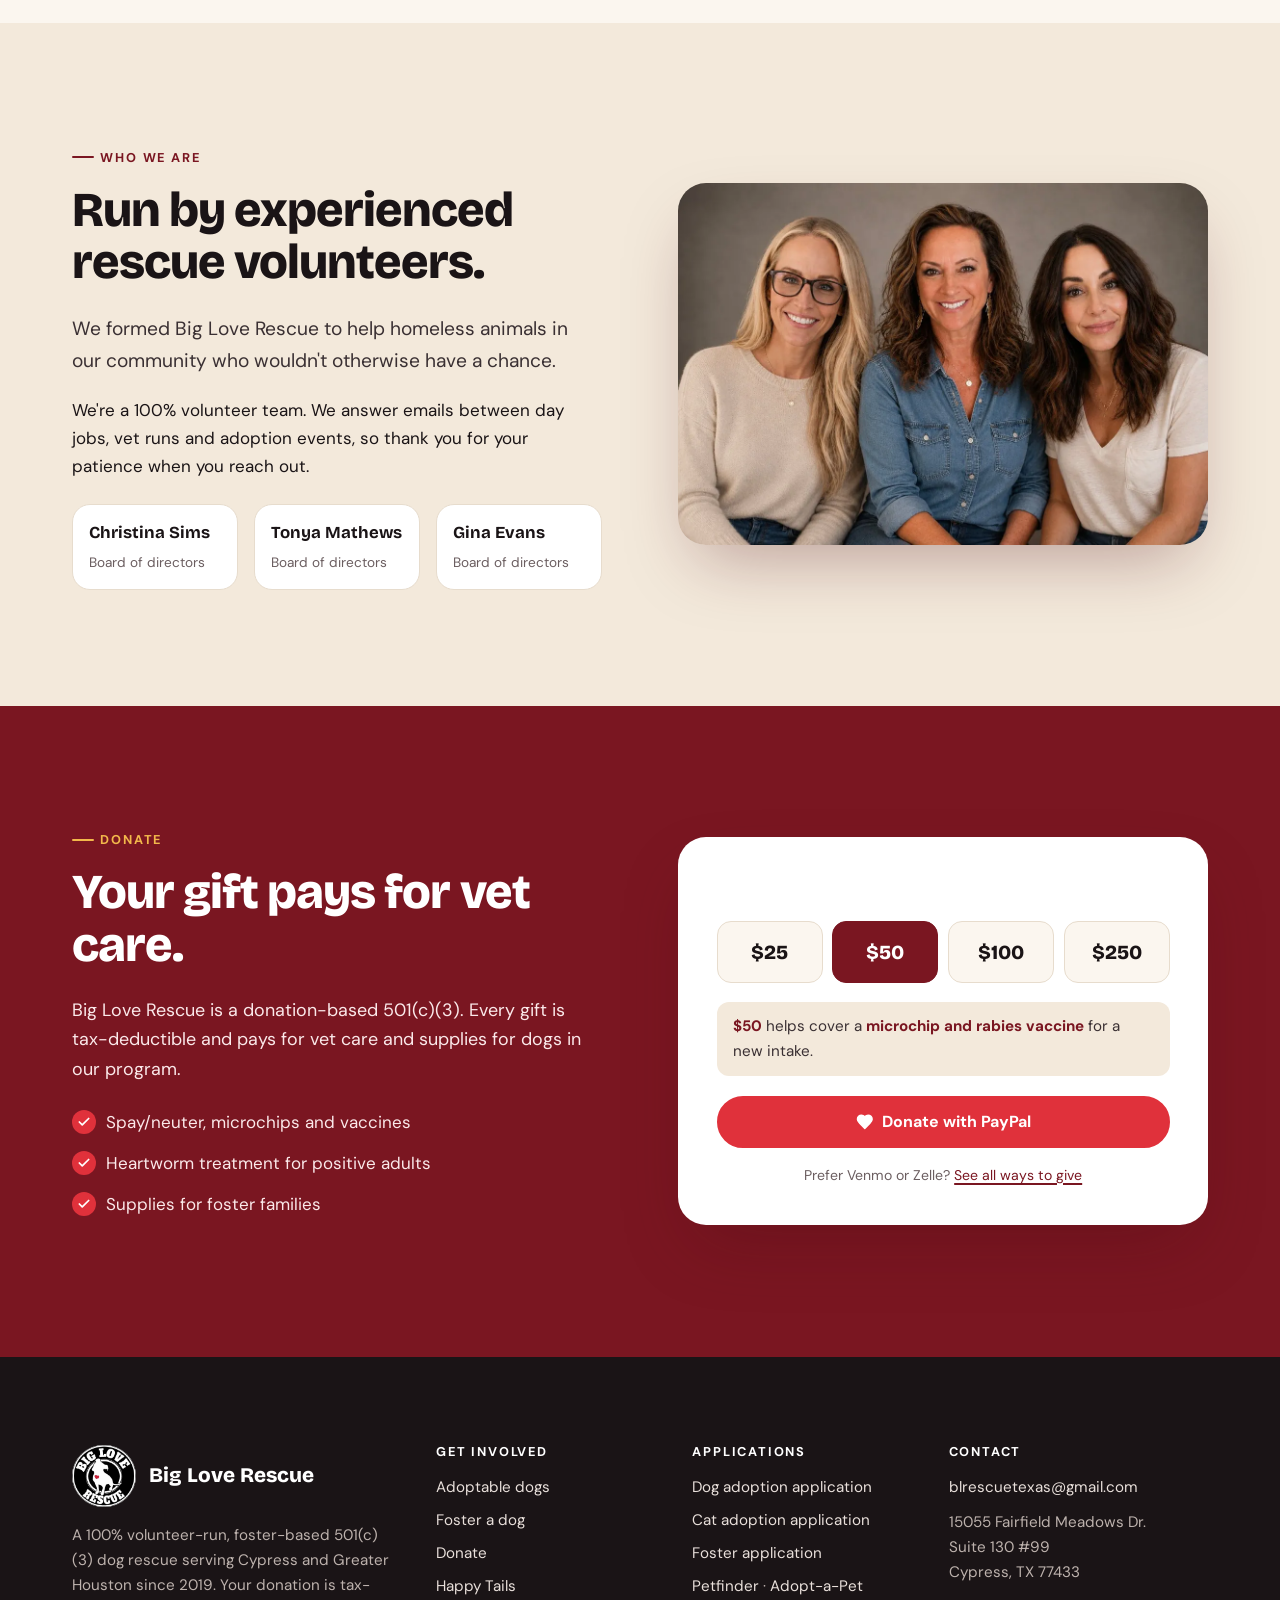
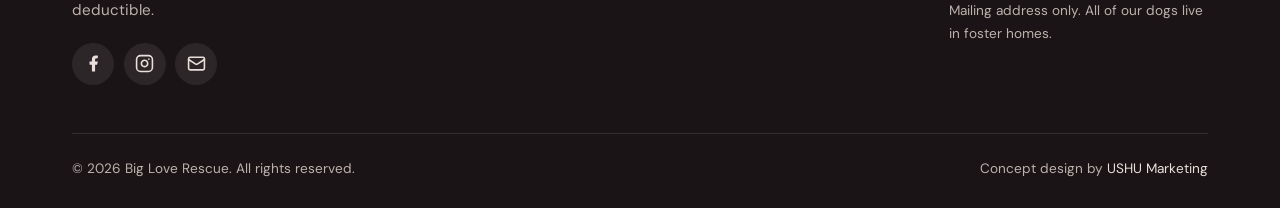
==== commit a1168f4f: "Credit USHU Marketing across the Big Love Rescue preview - Top preview banner now credits USHU Marke" ====
--- a/big-love-rescue/index.html
+++ b/big-love-rescue/index.html
@@ -24,7 +24,7 @@
 </head>
 <body>
 <a class="sr-only" href="#main">Skip to content</a>
-<div class="preview-bar"><strong>Design preview</strong> · Website upgrade concept by TechnoTaau Team for Big Love Rescue · <a href="proposal.html">View the 5-phase plan</a></div>
+<div class="preview-bar"><strong>Design preview</strong> · Website upgrade concept by <a href="https://ushumarketing.com/" target="_blank" rel="noopener">USHU Marketing</a> for Big Love Rescue · <a href="proposal.html">View the 5-phase plan</a></div>
 <div class="announce"><svg style="width:15px;height:15px;vertical-align:-2px;color:#ffb3b8" viewBox="0 0 24 24" fill="currentColor" stroke="currentColor" stroke-width="2" stroke-linecap="round" stroke-linejoin="round" aria-hidden="true"><path d="M19 14c1.49-1.46 3-3.21 3-5.5A5.5 5.5 0 0 0 16.5 3c-1.76 0-3 .5-4.5 2-1.5-1.5-2.74-2-4.5-2A5.5 5.5 0 0 0 2 8.5c0 2.3 1.5 4.05 3 5.5l7 7Z"/></svg> Theo is looking for a foster or forever home. <a href="adopt.html#theo">Meet Theo</a></div>
 <header class="site-header">
   <nav class="container nav" aria-label="Main">
--- a/big-love-rescue/assets/css/styles.css
+++ b/big-love-rescue/assets/css/styles.css
@@ -1,6 +1,6 @@
 /* =========================================================
    Big Love Rescue: website upgrade concept
-   Design system by TechnoTaau Team
+   Design system by USHU Marketing
    ========================================================= */
 
 :root {
